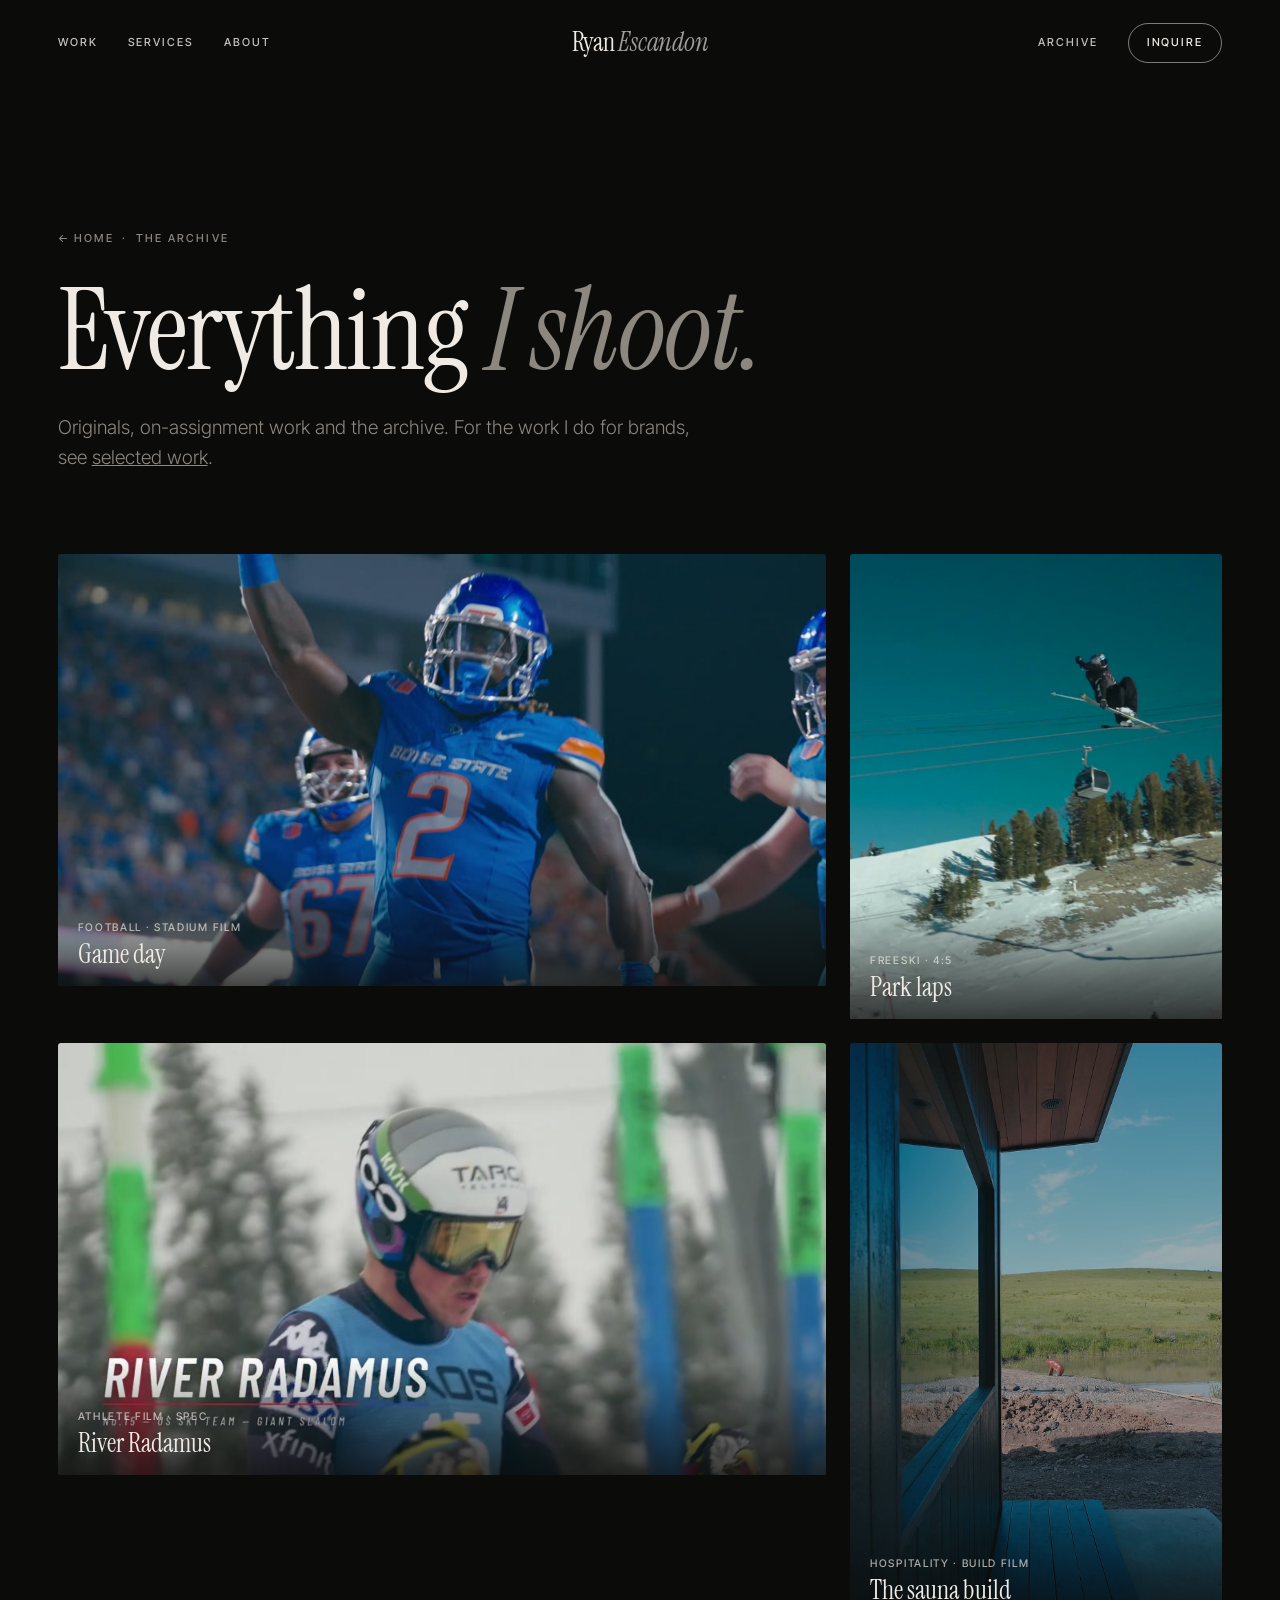
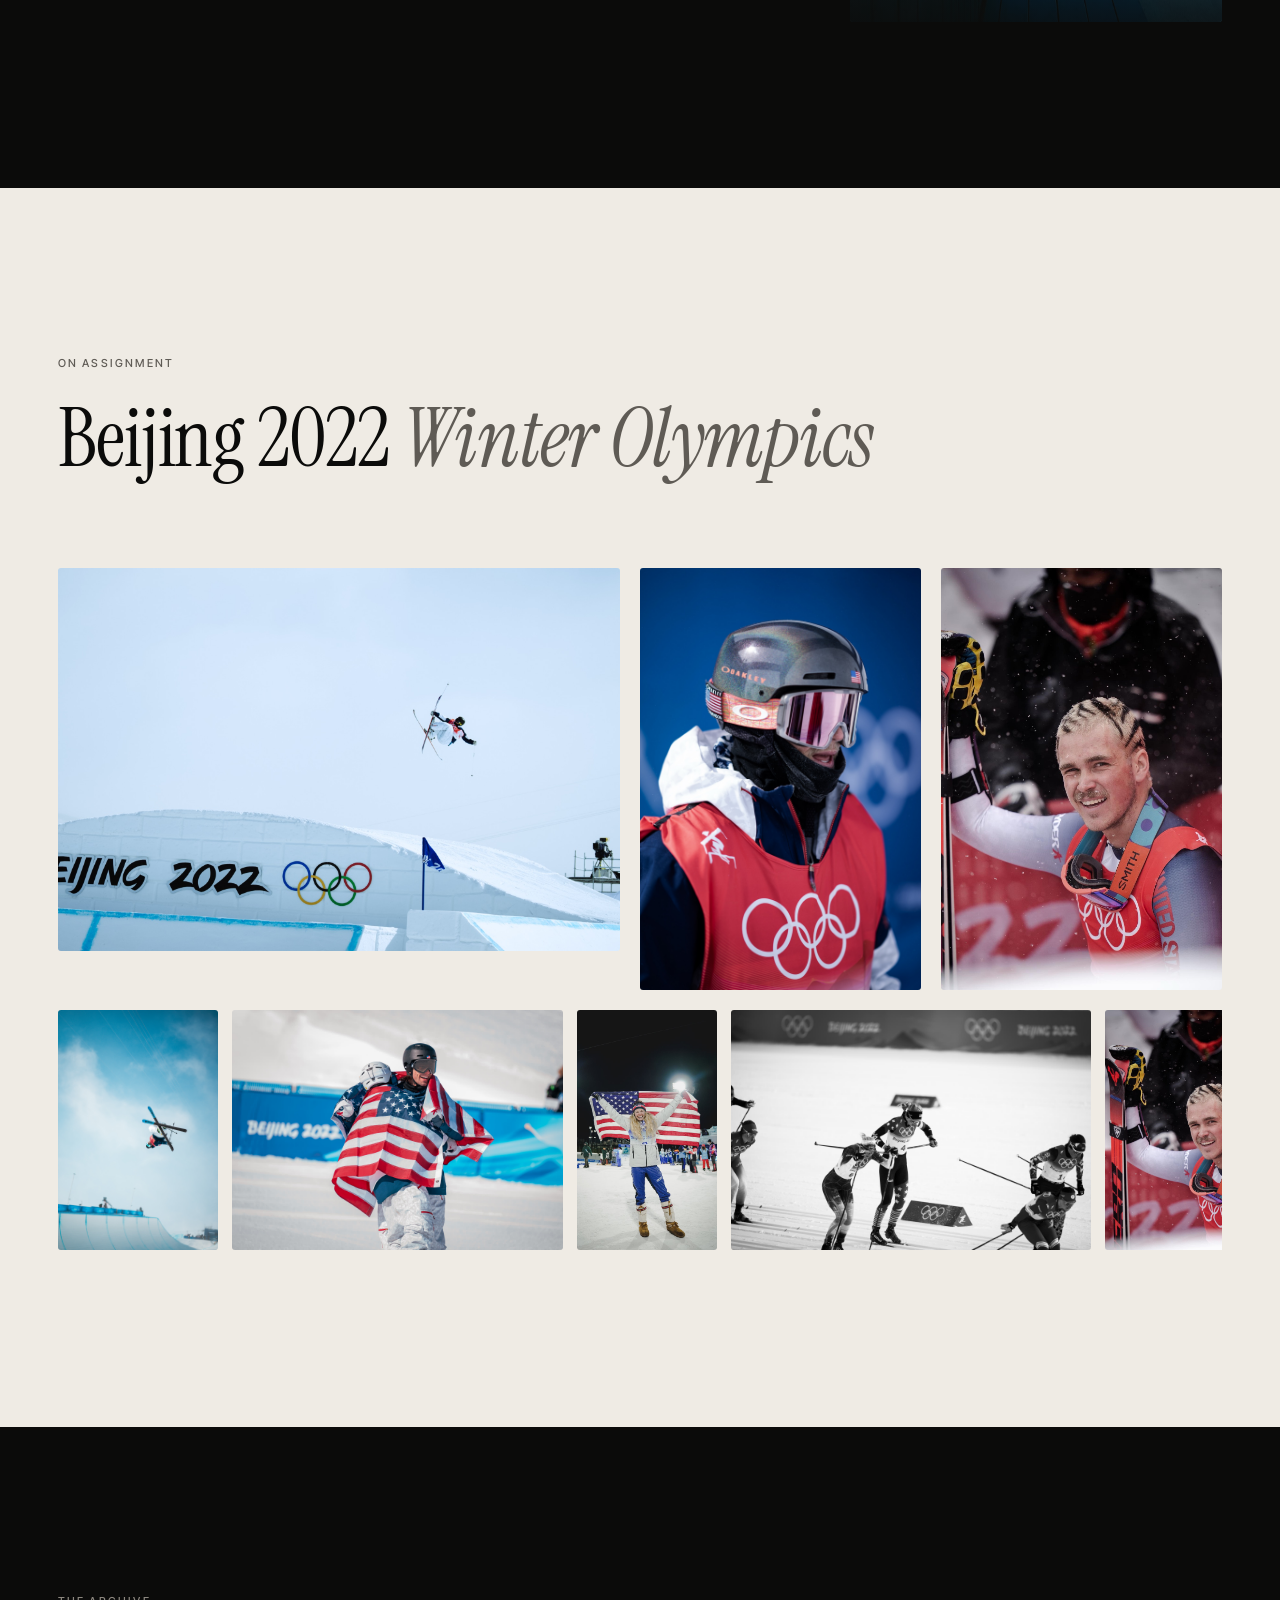
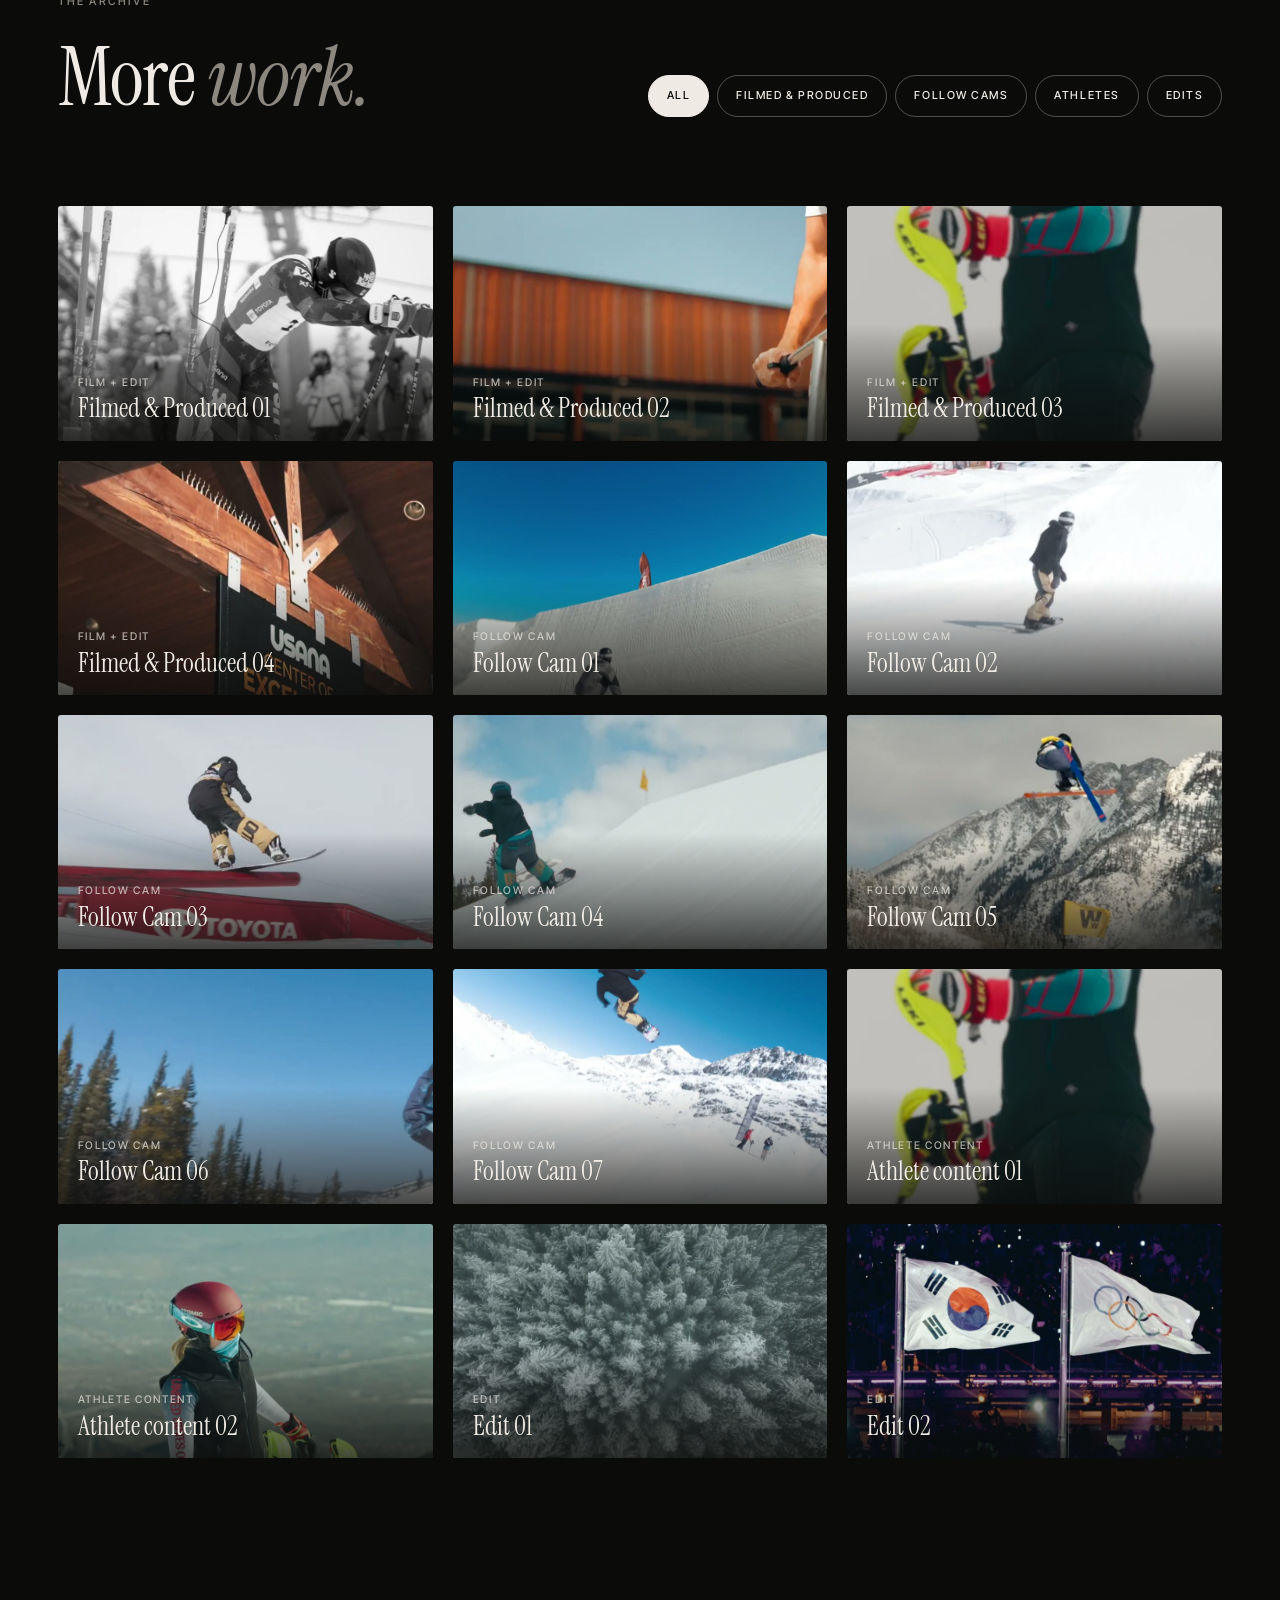
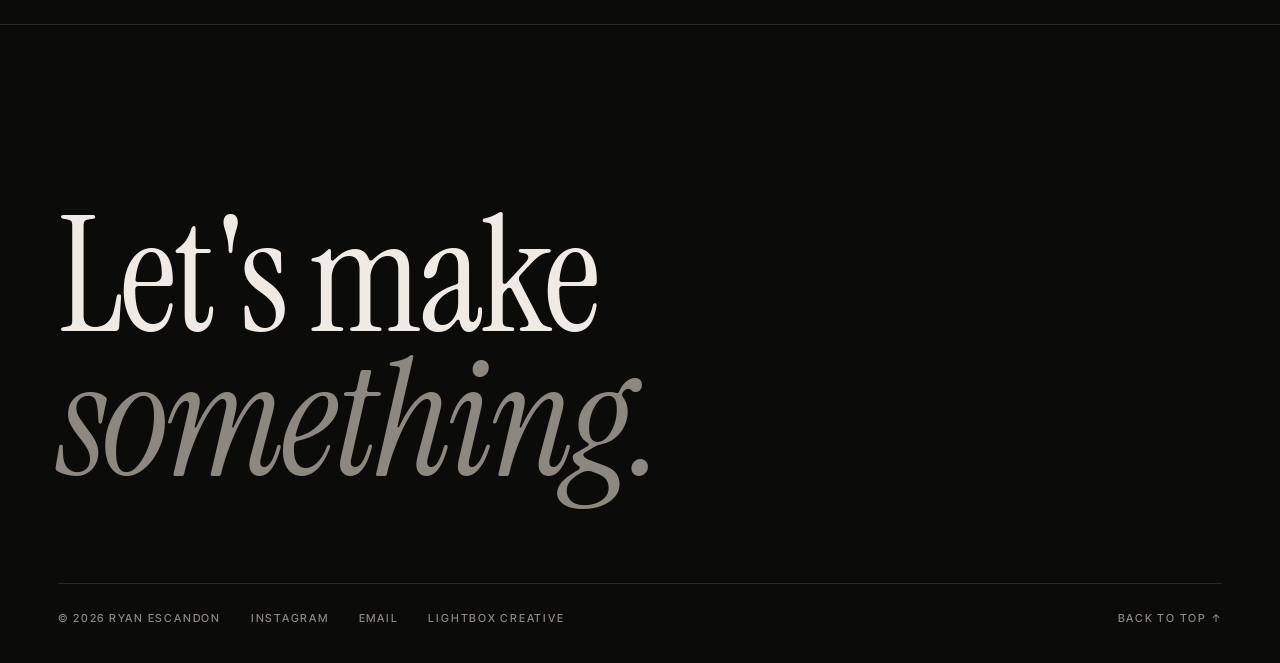
==== work/index.html @ 6b8e8136 "ryanesco.com: public build" ====
<!DOCTYPE html>
<html lang="en">
<head>
  <meta charset="UTF-8">
  <meta name="viewport" content="width=device-width, initial-scale=1.0">
  <meta name="theme-color" content="#0b0b0a">
  <title>Work | Ryan Escandon</title>
  <meta name="description" content="Everything I shoot: brand films, follow cams, World Cup work, and edits.">
  <link rel="canonical" href="https://ryanesco.com/work/">
  <meta property="og:title" content="Work | Ryan Escandon">
  <meta property="og:description" content="Everything I shoot: brand films, follow cams, World Cup work, and edits.">
  <meta property="og:type" content="website">
  <meta property="og:image" content="https://ryanesco.com/assets/posters/hero-action.jpg">
  <link rel="icon" href="data:image/svg+xml,%3Csvg xmlns='http://www.w3.org/2000/svg' viewBox='0 0 100 100'%3E%3Crect width='100' height='100' rx='20' fill='%230b0b0a'/%3E%3Ctext x='50' y='67' font-family='Georgia,serif' font-style='italic' font-size='50' fill='%23efebe4' text-anchor='middle'%3ERE%3C/text%3E%3C/svg%3E">
  <link rel="preconnect" href="https://fonts.googleapis.com">
  <link rel="preconnect" href="https://fonts.gstatic.com" crossorigin>
  <link href="https://fonts.googleapis.com/css2?family=Instrument+Serif:ital@0;1&family=Inter+Tight:wght@300;400;500;600&display=swap" rel="stylesheet">
  <link rel="stylesheet" href="../css/style.css">
</head>
<body data-page="work" data-base="../">
  <a class="skip" href="#main">Skip to content</a>
  <div class="cursor" id="cursor" aria-hidden="true"><span>Play</span></div>
  <div class="hover-vid" id="hoverVid" aria-hidden="true"><video muted loop playsinline preload="none"></video></div>
  <header class="nav nav--solid" id="nav">
    <nav class="nav__side" aria-label="Main">
      <a href="../index.html#work">Work</a>
      <a href="../index.html#services">Services</a>
      <a href="../index.html#about">About</a>
    </nav>
    <a class="nav__mark" href="../index.html" aria-label="Ryan Escandon, home">Ryan <em>Escandon</em></a>
    <div class="nav__side nav__side--r">
      <a href="../work/">Archive</a>
      <a href="../index.html#start" class="nav__cta">Inquire</a>
      <button class="nav__menu" id="navMenu" aria-expanded="false" aria-controls="navDrawer">Menu</button>
    </div>
    <div class="nav__drawer" id="navDrawer">
      <a href="../index.html#work">Work</a><a href="../index.html#services">Services</a><a href="../index.html#about">About</a><a href="../work/">Archive</a><a href="../index.html#start">Inquire</a>
    </div>
  </header>
  <main id="main">
  <section class="page-hero">
    <p class="eyebrow"><a href="../index.html">← Home</a> &nbsp;·&nbsp; The archive</p>
    <h1 class="display display--xl">Everything <em>I shoot.</em></h1>
    <p class="page-hero__sub">Originals, on-assignment work and the archive. For the work I do for brands, see <a href="../index.html#work">selected work</a>.</p>
  </section>
  <section class="section" style="padding-top:20px">
    <div class="more" id="moreWork"></div>
  </section>
  <section class="section section--bone" id="beijing" hidden>
    <div class="head">
      <p class="eyebrow">On assignment</p>
      <h2 class="display" id="beijingTitle"></h2>
    </div>
    <div class="beijing" id="beijingGrid"></div>
    <div class="beijing__strip" id="beijingStrip"></div>
  </section>
  <section class="section" id="archive">
    <div class="head head--split">
      <div>
        <p class="eyebrow">The archive</p>
        <h2 class="display">More <em>work.</em></h2>
      </div>
      <div class="chips" aria-label="Filter work">
        <button class="chip chip--on" data-kind="all" aria-pressed="true">All</button>
        <button class="chip" data-kind="brand" aria-pressed="false">Filmed &amp; produced</button>
        <button class="chip" data-kind="snow" aria-pressed="false">Follow cams</button>
        <button class="chip" data-kind="athlete" aria-pressed="false">Athletes</button>
        <button class="chip" data-kind="edit" aria-pressed="false">Edits</button>
      </div>
    </div>
    <div class="archive" id="archiveGrid"></div>
  </section>
  </main>
  <footer class="footer">
    <a class="footer__big" href="../index.html#start"><span>Let's make</span> <em>something.</em></a>
    <div class="footer__row">
      <span>© <span id="year"></span> Ryan Escandon</span>
      <a id="footInsta" href="#" target="_blank" rel="noopener">Instagram</a>
      <a id="footMail" href="#">Email</a>
      <a id="footLightbox" href="#">Lightbox Creative</a>
      <a href="#main">Back to top ↑</a>
    </div>
  </footer>
  <div class="player" id="player" aria-hidden="true" role="dialog" aria-modal="true" aria-label="Video player">
    <div class="player__box">
      <button class="player__close" id="playerClose" aria-label="Close">Close ✕</button>
      <video class="player__video" id="playerVideo" controls playsinline></video>
      <p class="player__caption" id="playerCaption"></p>
    </div>
  </div>
  <script src="../data/work.js"></script>
  <script src="../js/main.js"></script>
</body>
</html>
---- css/style.css ----
/* ============================================================
   RYAN ESCANDON: luxury edition
   Black and bone. An editorial serif for the big lines, a quiet
   grotesk for everything else. Footage full-bleed. Motion slow
   and deliberate. One warm accent, used rarely.
   ============================================================ */

:root {
  --black: #0b0b0a;
  --black-2: #151513;
  --bone: #efebe4;
  --bone-2: #e4dfd6;
  --stone: #8c877f;
  --stone-2: #5f5b55;
  --line-dark: rgba(239, 235, 228, .14);
  --line-light: rgba(11, 11, 10, .14);
  --sand: #c8b28e;
  --red: #e0002a;
  --serif: "Instrument Serif", "Times New Roman", Georgia, serif;
  --sans: "Inter Tight", "Helvetica Neue", Arial, sans-serif;
  --pad: clamp(18px, 4.5vw, 72px);
  --max: 1440px;
  --ease: cubic-bezier(.16, 1, .3, 1);
  --slow: 1.2s;
}

* { margin: 0; padding: 0; box-sizing: border-box; }
html { scroll-behavior: smooth; overflow-x: clip; }
body {
  background: var(--black); color: var(--bone);
  font-family: var(--sans); font-weight: 300; font-size: 17px; line-height: 1.6;
  -webkit-font-smoothing: antialiased; text-rendering: optimizeLegibility;
}
::selection { background: var(--bone); color: var(--black); }
img, video { display: block; max-width: 100%; }
a { color: inherit; }
button { font: inherit; color: inherit; cursor: pointer; background: none; border: 0; }
[hidden] { display: none !important; }
em { font-style: italic; }
.mono { font-family: var(--sans); font-weight: 500; font-size: 11px; letter-spacing: .16em; text-transform: uppercase; }
.skip { position: absolute; left: -9999px; top: 8px; z-index: 300; background: var(--bone); color: var(--black); padding: 10px 16px; }
.skip:focus { left: 8px; }
:focus-visible { outline: 1px solid currentColor; outline-offset: 4px; }
.center { text-align: center; }

/* ---------- type ---------- */
.eyebrow { font-weight: 500; font-size: 11px; letter-spacing: .2em; text-transform: uppercase; color: var(--stone); margin-bottom: 26px; display: block; }
.eyebrow a { text-decoration: none; }
.eyebrow--center { text-align: center; }
.eyebrow--dim { margin-bottom: 18px; }
.display { font-family: var(--serif); font-weight: 400; font-size: clamp(44px, 6.4vw, 108px); line-height: .98; letter-spacing: -.015em; }
.display em { color: var(--stone); }
.display--xl { font-size: clamp(56px, 9vw, 150px); }
.section--bone .display em, .section--bone .eyebrow { color: var(--stone-2); }

/* ---------- buttons & links ---------- */
.btn {
  display: inline-flex; align-items: center; justify-content: center; gap: 12px;
  font-weight: 500; font-size: 12px; letter-spacing: .16em; text-transform: uppercase; text-decoration: none; white-space: nowrap;
  padding: 18px 30px; border-radius: 999px; border: 1px solid currentColor;
  transition: background .5s var(--ease), color .5s var(--ease), border-color .5s var(--ease);
}
.btn--light { background: var(--bone); color: var(--black); border-color: var(--bone); }
.btn--light:hover { background: transparent; color: var(--bone); }
.btn--ghost { color: var(--bone); border-color: rgba(239, 235, 228, .45); }
.btn--ghost:hover { background: var(--bone); color: var(--black); border-color: var(--bone); }
.btn--dark { background: var(--black); color: var(--bone); border-color: var(--black); }
.btn--dark:hover { background: transparent; color: var(--black); }
.btn--sm { padding: 13px 22px; }
.btn--wide { width: 100%; }
.btn__dot { width: 7px; height: 7px; border-radius: 50%; background: var(--sand); animation: breathe 2.4s ease-in-out infinite; }
@keyframes breathe { 50% { opacity: .3; } }
.link-arrow { display: inline-flex; align-items: center; gap: 14px; font-weight: 500; font-size: 12px; letter-spacing: .16em; text-transform: uppercase; text-decoration: none; padding-bottom: 6px; border-bottom: 1px solid currentColor; }
.link-arrow::after { content: "→"; transition: transform .6s var(--ease); }
.link-arrow:hover::after { transform: translateX(6px); }

/* ---------- draft mode ---------- */
.is-draft [data-draft] { outline: 2px dashed var(--red); outline-offset: 4px; position: relative; }
.is-draft [data-draft]::after {
  content: "ASK RYAN"; position: absolute; top: -11px; right: 0; z-index: 5;
  font: 600 9.5px var(--sans); letter-spacing: .08em; color: #fff; background: var(--red);
  padding: 3px 7px; border-radius: 999px; pointer-events: none; white-space: nowrap;
}
.is-draft [data-draft]:hover::after { content: "ASK RYAN · " attr(data-ask); white-space: normal; max-width: 320px; text-align: left; }
.draft-banner { position: fixed; right: 14px; bottom: 14px; z-index: 120; max-width: 300px; background: var(--bone); color: var(--black); border: 2px dashed var(--red); border-radius: 10px; padding: 10px 14px; font-size: 12.5px; line-height: 1.4; }
.draft-banner b { color: var(--red); margin-right: 6px; }
.draft-banner code { font-size: 11.5px; }
.is-draft .footer { padding-bottom: 120px; }

/* ---------- cursor + hover preview ---------- */
.cursor { position: fixed; left: 0; top: 0; z-index: 250; pointer-events: none; opacity: 0; transition: opacity .3s; mix-blend-mode: difference; }
.cursor.on { opacity: 1; }
.cursor span {
  display: grid; place-items: center; width: 8px; height: 8px; margin: -4px 0 0 -4px; border-radius: 50%;
  background: var(--bone); color: var(--black); font: 500 0px var(--sans); letter-spacing: .16em; text-transform: uppercase;
  transition: width .5s var(--ease), height .5s var(--ease), margin .5s var(--ease), font-size .3s;
}
.cursor--link span { width: 36px; height: 36px; margin: -18px 0 0 -18px; background: transparent; border: 1px solid var(--bone); }
.cursor--play span { width: 92px; height: 92px; margin: -46px 0 0 -46px; font-size: 10.5px; }
.hover-vid { position: fixed; left: 0; top: 0; z-index: 60; pointer-events: none; width: 340px; aspect-ratio: 16 / 10; margin: -110px 0 0 30px; overflow: hidden; border-radius: 4px; opacity: 0; transition: opacity .4s var(--ease); }
.hover-vid.on { opacity: 1; }
.hover-vid video { width: 100%; height: 100%; object-fit: cover; }

/* ---------- nav ---------- */
.nav {
  position: fixed; top: 0; left: 0; right: 0; z-index: 80;
  display: grid; grid-template-columns: 1fr auto 1fr; align-items: center;
  padding: 22px var(--pad); color: var(--bone);
  transition: transform .6s var(--ease), background .6s var(--ease), padding .6s var(--ease);
}
.nav--solid { background: rgba(11, 11, 10, .82); backdrop-filter: blur(14px); -webkit-backdrop-filter: blur(14px); padding-top: 14px; padding-bottom: 14px; }
.nav--hidden { transform: translateY(-100%); }
.nav__side { display: flex; gap: 30px; }
.nav__side--r { justify-content: flex-end; align-items: center; }
.nav__side a { text-decoration: none; font-weight: 500; font-size: 11px; letter-spacing: .18em; text-transform: uppercase; opacity: .82; transition: opacity .3s; }
.nav__side a:hover { opacity: 1; }
.nav__mark { font-family: var(--serif); font-size: 26px; text-decoration: none; letter-spacing: -.01em; white-space: nowrap; }
.nav__mark em { color: rgba(239, 235, 228, .66); }
.nav__cta { padding: 10px 18px; border: 1px solid rgba(239, 235, 228, .5); border-radius: 999px; opacity: 1 !important; transition: background .4s var(--ease), color .4s var(--ease) !important; }
.nav__cta:hover { background: var(--bone); color: var(--black); }

/* ---------- hero ---------- */
.hero { position: relative; height: 100svh; min-height: 620px; overflow: hidden; display: flex; align-items: flex-end; }
.hero__video { position: absolute; inset: 0; width: 100%; height: 100%; object-fit: cover; transform: scale(calc(1.06 + var(--hy, 0) * .08)) translateY(calc(var(--hy, 0) * 8%)); animation: heroIn 2.4s var(--ease) both; }
@keyframes heroIn { from { transform: scale(1.18); opacity: 0; } }
.hero__veil { position: absolute; inset: 0; background: linear-gradient(180deg, rgba(11,11,10,.55) 0%, rgba(11,11,10,.12) 35%, rgba(11,11,10,.25) 60%, rgba(11,11,10,.88) 100%); }
.hero__inner { position: relative; z-index: 2; width: 100%; padding: 0 var(--pad) clamp(70px, 11vh, 130px); opacity: calc(1 - var(--hy, 0) * 1.4); }
.hero__eyebrow { color: rgba(239, 235, 228, .75); animation: fade 1.4s var(--ease) .9s both; }
.hero__title { font-family: var(--serif); font-weight: 400; font-size: clamp(64px, 13vw, 230px); line-height: .86; letter-spacing: -.025em; margin-bottom: 30px; }
.hero__title em { color: rgba(239, 235, 228, .78); }
.line { display: block; overflow: hidden; padding-bottom: .04em; }
.line > span { display: inline-block; animation: rise 1.6s var(--ease) both; }
.line:nth-child(2) > span { animation-delay: .16s; }
@keyframes rise { from { transform: translateY(110%); } }
@keyframes fade { from { opacity: 0; transform: translateY(14px); } }
.hero__sub { max-width: 36em; font-size: clamp(16px, 1.3vw, 19px); color: rgba(239, 235, 228, .82); margin-bottom: 34px; animation: fade 1.4s var(--ease) 1.1s both; }
.hero__row { display: flex; flex-wrap: wrap; gap: 14px; align-items: center; animation: fade 1.4s var(--ease) 1.25s both; }
.hero__scroll { position: absolute; z-index: 2; right: var(--pad); bottom: clamp(70px, 11vh, 130px); display: flex; flex-direction: column; align-items: center; gap: 12px; text-decoration: none; font-weight: 500; font-size: 10px; letter-spacing: .24em; text-transform: uppercase; animation: fade 1.4s var(--ease) 1.5s both; }
.hero__scroll i { width: 1px; height: 64px; background: linear-gradient(var(--bone) 50%, transparent 50%); background-size: 1px 200%; animation: drip 2.2s var(--ease) infinite; }
@keyframes drip { from { background-position: 0 100%; } to { background-position: 0 -100%; } }

/* ---------- statement ---------- */
.statement { padding: clamp(120px, 18vw, 260px) var(--pad); max-width: var(--max); margin: 0 auto; }
.statement__text { font-family: var(--serif); font-size: clamp(34px, 4.6vw, 76px); line-height: 1.1; letter-spacing: -.01em; }
.sw { color: rgba(239, 235, 228, .16); transition: color .5s var(--ease); }
.sw.lit { color: var(--bone); }
.statement__price { margin-top: 48px; color: var(--sand); display: inline-block; }

/* ---------- credits marquee ---------- */
.credits { border-top: 1px solid var(--line-dark); border-bottom: 1px solid var(--line-dark); padding: 40px 0 46px; }
.marquee { overflow: hidden; }
.marquee__track { display: flex; width: max-content; will-change: transform; }
.marquee__set { display: flex; align-items: center; }
.marquee__set > span, .marquee__set > a { font-family: var(--serif); font-size: clamp(34px, 4.4vw, 70px); white-space: nowrap; padding: 0 34px; text-decoration: none; transition: color .4s; }
.marquee__set > a:hover { color: var(--sand); font-style: italic; }
.marquee__set i { font-style: normal; color: var(--sand); font-size: 14px; }

/* ---------- featured film ---------- */
.feature { padding: clamp(110px, 14vw, 200px) var(--pad) 0; max-width: var(--max); margin: 0 auto; }
.feature__head { margin-bottom: 44px; }
.feature__line { color: var(--stone); margin-top: 20px; font-size: 16px; }
.feature__frame { position: relative; display: block; width: 100%; aspect-ratio: 16 / 9; overflow: hidden; border-radius: 4px; background: var(--black-2); text-align: left; }
.feature__frame img, .feature__frame video { position: absolute; inset: 0; width: 100%; height: 100%; object-fit: cover; transition: transform 2s var(--ease), opacity .8s var(--ease); }
.feature__frame:hover img { transform: scale(1.04); }
.feature__frame video { opacity: 0; }
.feature__frame.is-playing video { opacity: 1; }
.feature__play { position: absolute; left: 32px; bottom: 30px; z-index: 2; display: flex; align-items: center; gap: 16px; font-weight: 500; font-size: 12px; letter-spacing: .18em; text-transform: uppercase; }
.feature__play i { width: 64px; height: 64px; border-radius: 50%; border: 1px solid rgba(239, 235, 228, .7); position: relative; transition: background .5s var(--ease); }
.feature__play i::after { content: ""; position: absolute; left: 26px; top: 22px; border-left: 14px solid var(--bone); border-top: 10px solid transparent; border-bottom: 10px solid transparent; transition: border-color .5s; }
.feature__frame:hover .feature__play i { background: var(--bone); }
.feature__frame:hover .feature__play i::after { border-left-color: var(--black); }
.has-cursor .feature__frame, .has-cursor .card, .has-cursor .row { cursor: none; }

/* ---------- collage ---------- */
.collage { position: relative; height: 240vh; margin-top: clamp(80px, 10vw, 140px); }
.collage__stage { position: sticky; top: 0; height: 100vh; overflow: hidden; display: grid; place-items: center; }
.collage__items { position: absolute; inset: 0; }
.collage__item {
  position: absolute; left: var(--x); top: var(--y); width: var(--w); margin: 0; overflow: hidden; border-radius: 3px;
  transform: translate3d(0, calc((0.5 - var(--p, 0)) * (60vh + var(--d) * 30vh)), 0) scale(calc(.92 + var(--p, 0) * .12));
  opacity: calc(.35 + var(--p, 0) * 1.4);
}
.collage__item img { width: 100%; height: auto; filter: grayscale(calc(1 - var(--p, 0) * 1.6)); }
.collage__title { position: relative; z-index: 2; text-align: center; font-size: clamp(54px, 9vw, 160px); mix-blend-mode: difference; }
.collage__title span { display: block; opacity: 0; transform: translateY(40px); transition: opacity 1.4s var(--ease), transform 1.4s var(--ease); }
.collage__title span + span { transition-delay: .15s; }
.collage__title.in span { opacity: 1; transform: none; }
.collage__title em { color: var(--bone); }

/* ---------- sections ---------- */
.section { padding: clamp(110px, 13vw, 200px) var(--pad); }
.section > * { max-width: var(--max); margin-left: auto; margin-right: auto; }
.section--bone { background: var(--bone); color: var(--black); }
.section--flush { padding-left: 0; padding-right: 0; }
.section--flush > .head { padding: 0 var(--pad); }
.head { margin-bottom: clamp(56px, 7vw, 100px); }
.head--split { display: flex; justify-content: space-between; align-items: flex-end; gap: 40px; flex-wrap: wrap; }
.head__aside { max-width: 24em; color: var(--stone-2); }

/* ---------- work list ---------- */
.worklist { list-style: none; border-top: 1px solid var(--line-dark); margin-bottom: 70px; }
.row {
  display: grid; grid-template-columns: 60px 1.1fr 1.3fr 220px 120px; align-items: center; gap: 24px;
  padding: 34px 0; border-bottom: 1px solid var(--line-dark); cursor: pointer; position: relative;
}
.row__n { color: var(--stone); }
.row__thumb { display: none; }
.row__title { font-family: var(--serif); font-size: clamp(34px, 4vw, 64px); line-height: 1; transition: transform .7s var(--ease); }
.row__sub { color: var(--stone); font-size: 15.5px; max-width: 30em; }
.row__tag { color: var(--stone); }
.row__case { justify-self: end; font-weight: 500; font-size: 11px; letter-spacing: .16em; text-transform: uppercase; text-decoration: none; border-bottom: 1px solid currentColor; padding-bottom: 3px; }
.row__case--none { border: 0; }
.worklist:hover .row { color: rgba(239, 235, 228, .35); }
.worklist:hover .row:hover { color: var(--bone); }
.row:hover .row__title { transform: translateX(18px); font-style: italic; }

/* ---------- lines ---------- */
.lines { padding: clamp(80px, 12vw, 180px) var(--pad); border-top: 1px solid var(--line-dark); }
.lines__list { list-style: none; max-width: var(--max); margin: 0 auto; }
.lines__list li { font-family: var(--serif); font-size: clamp(54px, 10vw, 170px); line-height: 1; color: rgba(239, 235, 228, .12); transition: color .8s var(--ease), transform .8s var(--ease); }
.lines__list li:nth-child(even) { text-align: right; }
.lines__list li.lit { color: var(--bone); transform: translateX(1.5vw); }
.lines__list li:nth-child(even).lit { transform: translateX(-1.5vw); }

/* ---------- services ---------- */
.services { border-top: 1px solid var(--line-light); }
.svc { border-bottom: 1px solid var(--line-light); }
.svc__head { width: 100%; display: grid; grid-template-columns: 60px 1fr 1.2fr 40px; align-items: center; gap: 24px; padding: 36px 0; text-align: left; }
.svc__n { color: var(--stone-2); }
.svc__name { font-family: var(--serif); font-size: clamp(36px, 4.4vw, 70px); line-height: 1; }
.svc__head:hover .svc__name, .svc--open .svc__name { font-style: italic; }
.svc__pitch { color: var(--stone-2); font-size: 16.5px; }
.svc__plus { position: relative; width: 22px; height: 22px; justify-self: end; flex: none; }
.svc__plus::before, .svc__plus::after { content: ""; position: absolute; left: 0; right: 0; top: 50%; height: 1px; background: currentColor; transition: transform .6s var(--ease); }
.svc__plus::after { transform: rotate(90deg); }
.svc--open .svc__plus::after, .qa--open .svc__plus::after { transform: rotate(0deg); }
.svc__body { display: grid; grid-template-rows: 0fr; transition: grid-template-rows .9s var(--ease); }
.svc__body > div { overflow: hidden; visibility: hidden; transition: visibility 0s .9s; }
.svc--open .svc__body { grid-template-rows: 1fr; }
.svc--open .svc__body > div { visibility: visible; transition-delay: 0s; }
.svc__grid { display: grid; grid-template-columns: 1fr 1.2fr; gap: clamp(28px, 4vw, 64px); padding: 6px 0 48px 84px; }
.svc__media { position: relative; aspect-ratio: 16 / 11; overflow: hidden; border-radius: 3px; background: var(--bone-2); }
.svc__media img, .svc__media video { position: absolute; inset: 0; width: 100%; height: 100%; object-fit: cover; }
.svc__media video { opacity: 0; transition: opacity .8s var(--ease); }
.svc__media.is-playing video { opacity: 1; }
.svc__info { display: flex; flex-direction: column; gap: 22px; }
.svc__info .mono { display: block; color: var(--stone-2); margin-bottom: 6px; }
.svc__for { font-size: 17px; }
.svc__list { list-style: none; display: grid; grid-template-columns: 1fr 1fr; gap: 10px 26px; }
.svc__list li { padding-left: 18px; position: relative; }
.svc__list li::before { content: ""; position: absolute; left: 0; top: .78em; width: 8px; height: 1px; background: currentColor; }
.svc__proof a { text-underline-offset: 4px; }
.svc__foot { margin-top: auto; display: flex; flex-wrap: wrap; align-items: center; gap: 14px; padding-top: 22px; border-top: 1px solid var(--line-light); }
.svc__price { font-family: var(--serif); font-size: 30px; margin-right: auto; }

/* ---------- loop ---------- */
.loop { display: grid; grid-template-columns: 1fr 1fr; gap: clamp(40px, 6vw, 110px); align-items: start; }
.loop__copy p:not(.eyebrow) { color: var(--stone); font-size: 18px; margin-top: 26px; max-width: 32em; }
.loop__copy .display { margin-bottom: 14px; }
.loop__nodes { list-style: none; display: grid; gap: 14px; }
.node { position: relative; display: grid; grid-template-columns: 60px 1fr; column-gap: 20px; padding: 30px 28px; border: 1px solid var(--line-dark); border-radius: 4px; overflow: hidden; isolation: isolate; transition: border-color .6s var(--ease); }
.node:hover { border-color: rgba(239, 235, 228, .4); }
.node__vid { position: absolute; inset: 0; z-index: -1; opacity: 0; transition: opacity .8s var(--ease); }
.node__vid::after { content: ""; position: absolute; inset: 0; background: rgba(11, 11, 10, .55); }
.node__vid video { width: 100%; height: 100%; object-fit: cover; }
.node.is-playing .node__vid { opacity: 1; }
.node__n { grid-row: span 2; color: var(--sand); padding-top: 10px; }
.node__name { font-family: var(--serif); font-size: clamp(32px, 3vw, 48px); line-height: 1.05; }
.node__line { color: var(--stone); }
.node.is-playing .node__line { color: var(--bone); }

/* ---------- access ---------- */
.access { display: grid; grid-template-columns: 1fr 1fr; gap: clamp(40px, 6vw, 110px); }
.access__body { color: var(--stone-2); font-size: 18px; margin-top: 28px; max-width: 30em; }
.access__cols { display: grid; gap: 50px; padding-top: 10px; }
.names { list-style: none; border-top: 1px solid var(--line-light); }
.names li { font-family: var(--serif); font-size: clamp(28px, 2.6vw, 42px); padding: 12px 0; border-bottom: 1px solid var(--line-light); transition: padding .6s var(--ease), opacity var(--slow) var(--ease), transform var(--slow) var(--ease); }
.names li:hover { padding-left: 14px; font-style: italic; }

/* ---------- process ---------- */
.track { position: relative; }
.track__rail { position: absolute; left: 0; right: 0; top: 7px; height: 1px; background: var(--line-dark); }
.track__fill { height: 100%; background: var(--sand); transform-origin: 0 50%; transform: scaleX(var(--p, 0)); }
.track__steps { list-style: none; display: grid; grid-template-columns: repeat(5, 1fr); gap: 32px; position: relative; }
.stepc__n { display: inline-block; padding-right: 12px; background: var(--black); color: var(--stone); transition: color .6s; }
.stepc.on .stepc__n { color: var(--sand); }
.stepc h3 { font-family: var(--serif); font-weight: 400; font-size: clamp(28px, 2.4vw, 38px); margin: 34px 0 10px; line-height: 1.05; }
.stepc p { color: var(--stone); font-size: 15.5px; }

/* ---------- originals strip ---------- */
.strip-nav { display: flex; gap: 10px; }
.round { width: 54px; height: 54px; border-radius: 50%; border: 1px solid rgba(239, 235, 228, .35); transition: background .5s var(--ease), color .5s var(--ease); }
.round:hover { background: var(--bone); color: var(--black); }
.strip { display: flex; gap: 20px; overflow-x: auto; scroll-snap-type: x mandatory; padding: 6px var(--pad) 10px; max-width: none; scrollbar-width: none; }
.strip::-webkit-scrollbar { display: none; }
.tile { flex: none; height: clamp(320px, 38vw, 560px); scroll-snap-align: start; margin: 0; position: relative; }
.tile img { height: 100%; width: auto; border-radius: 3px; }
.tile figcaption, .tile__cap { position: absolute; left: 18px; bottom: 16px; z-index: 3; pointer-events: none; color: var(--bone); text-shadow: 0 1px 12px rgba(0,0,0,.5); }
.tile--v { aspect-ratio: 4 / 5; }
.tile--v .card { height: 100%; }
.tile--end { aspect-ratio: 3 / 4; display: flex; flex-direction: column; justify-content: space-between; padding: 30px; text-decoration: none; border: 1px solid var(--line-dark); border-radius: 3px; font-family: var(--serif); font-size: 40px; line-height: 1.05; transition: background .6s var(--ease), color .6s var(--ease); }
.tile--end b { font-weight: 400; font-size: 56px; }
.tile--end:hover { background: var(--bone); color: var(--black); }

/* ---------- cards (archive, strip, case pages) ---------- */
.card { position: relative; overflow: hidden; cursor: pointer; border-radius: 3px; background: var(--black-2); }
.card img, .card video { position: absolute; inset: 0; width: 100%; height: 100%; object-fit: cover; transition: transform 1.6s var(--ease), opacity .7s var(--ease); }
.card:hover img { transform: scale(1.05); }
.card video { opacity: 0; }
.card.is-playing video { opacity: 1; }
.card__meta { position: absolute; left: 0; right: 0; bottom: 0; z-index: 2; padding: 50px 20px 18px; background: linear-gradient(transparent, rgba(11, 11, 10, .75)); }
.card__tag { font-weight: 500; font-size: 10.5px; letter-spacing: .16em; text-transform: uppercase; color: rgba(239, 235, 228, .7); margin-bottom: 4px; }
.card__title { font-family: var(--serif); font-weight: 400; font-size: 26px; line-height: 1.05; }
.card--wide { aspect-ratio: 16 / 9; }
.card--portrait { aspect-ratio: 4 / 5; }
.card--tall { aspect-ratio: 9 / 14; }

/* ---------- faq ---------- */
.faq { display: grid; grid-template-columns: .8fr 1.2fr; gap: clamp(40px, 6vw, 110px); align-items: start; }
.faq__list { border-top: 1px solid var(--line-light); }
.qa { border-bottom: 1px solid var(--line-light); }
.qa__q { width: 100%; display: flex; justify-content: space-between; align-items: center; gap: 24px; padding: 26px 0; text-align: left; font-family: var(--serif); font-size: clamp(24px, 2.2vw, 32px); line-height: 1.15; }
.qa__a { display: grid; grid-template-rows: 0fr; transition: grid-template-rows .7s var(--ease); }
.qa__a > div { overflow: hidden; visibility: hidden; transition: visibility 0s .7s; }
.qa--open .qa__a { grid-template-rows: 1fr; }
.qa--open .qa__a > div { visibility: visible; transition-delay: 0s; }
.qa__a p { padding: 0 60px 28px 0; color: var(--stone-2); }
.qa__a a { text-underline-offset: 4px; }

/* ---------- about ---------- */
.about { display: grid; grid-template-columns: 1fr 1.15fr; gap: clamp(40px, 7vw, 120px); align-items: center; }
.about__text p:not(.eyebrow) { color: var(--stone); font-size: 18px; margin-top: 18px; max-width: 32em; }
.about__text .display { margin-bottom: 18px; }
.about__lightbox a { color: var(--bone); text-underline-offset: 4px; }
.about__photo { position: relative; aspect-ratio: 4 / 5; overflow: hidden; border-radius: 3px; margin: 0; background: var(--black-2); }
.about__photo img { width: 100%; height: 100%; object-fit: cover; }
.about__mark { display: none; }
.about__photo--empty img { display: none; }
.about__photo--empty { border: 1px solid var(--line-dark); }
.about__photo--empty .about__mark { display: grid; place-items: center; position: absolute; inset: 0; font-family: var(--serif); font-size: clamp(120px, 16vw, 260px); color: rgba(239, 235, 228, .14); }

/* ---------- inquiry ---------- */
.start { display: grid; grid-template-columns: .9fr 1.2fr; gap: clamp(40px, 6vw, 110px); align-items: start; }
.start__intro p:not(.eyebrow) { color: var(--stone-2); font-size: 18px; margin-top: 22px; }
.start__mail a { color: var(--black); text-underline-offset: 4px; }
.form { display: grid; gap: 34px; }
.step { border: 0; display: grid; gap: 18px; }
.step + .step { padding-top: 30px; border-top: 1px solid var(--line-light); }
.step--in { animation: fade .9s var(--ease) both; }
.step legend { display: flex; align-items: baseline; gap: 14px; font-family: var(--serif); font-size: 32px; margin-bottom: 16px; }
.step__n { font-family: var(--sans); font-weight: 500; font-size: 11px; letter-spacing: .16em; color: var(--stone-2); }
.form__row { display: grid; grid-template-columns: 1fr 1fr; gap: 22px; }
.field { display: grid; gap: 8px; font-weight: 500; font-size: 10.5px; letter-spacing: .16em; text-transform: uppercase; color: var(--stone-2); }
.mini { font-weight: 500; font-size: 10.5px; letter-spacing: .16em; text-transform: uppercase; color: var(--stone-2); margin-bottom: -6px; }
.branch { display: grid; gap: 18px; }
.hint { color: var(--stone-2); font-size: 15px; }
.form input:not([type=radio]):not([type=checkbox]), .form textarea {
  font: 300 18px var(--sans); color: var(--black); text-transform: none; letter-spacing: 0; width: 100%;
  padding: 12px 0; border: 0; border-bottom: 1px solid rgba(11, 11, 10, .3); background: transparent; border-radius: 0;
  outline: none; transition: border-color .4s; resize: vertical;
}
.form input:focus, .form textarea:focus { border-bottom-color: var(--black); }
.form ::placeholder { color: var(--stone-2); opacity: 1; }
.form .invalid { border-bottom-color: var(--red) !important; }
.pills { display: flex; flex-wrap: wrap; gap: 10px; }
.pill { position: relative; }
.pill input { position: absolute; opacity: 0; pointer-events: none; }
.pill span { display: inline-block; padding: 11px 20px; border: 1px solid rgba(11, 11, 10, .25); border-radius: 999px; font-size: 15px; cursor: pointer; transition: background .4s var(--ease), color .4s var(--ease), border-color .4s; }
.pill span:hover { border-color: var(--black); }
.pill input:checked + span { background: var(--black); color: var(--bone); border-color: var(--black); }
.pill input:focus-visible + span { outline: 1px solid var(--black); outline-offset: 3px; }
.form__note { min-height: 1.4em; color: var(--stone-2); }

/* ---------- footer ---------- */
.footer { padding: clamp(110px, 14vw, 200px) var(--pad) 36px; border-top: 1px solid var(--line-dark); }
.footer__big { display: block; max-width: var(--max); margin: 0 auto 90px; text-decoration: none; font-family: var(--serif); font-size: clamp(64px, 12.5vw, 220px); line-height: .9; letter-spacing: -.02em; }
.footer__big em { color: var(--stone); transition: color .6s var(--ease); }
.footer__big:hover em { color: var(--sand); }
.footer__row { max-width: var(--max); margin: 0 auto; display: flex; flex-wrap: wrap; gap: 30px; padding-top: 26px; border-top: 1px solid var(--line-dark); font-weight: 500; font-size: 11px; letter-spacing: .16em; text-transform: uppercase; color: var(--stone); }
.footer__row a { text-decoration: none; transition: color .3s; }
.footer__row a:hover { color: var(--bone); }
.footer__row a:last-child { margin-left: auto; }

/* ---------- player ---------- */
.player { position: fixed; inset: 0; z-index: 200; display: grid; place-items: center; padding: 24px; background: rgba(11, 11, 10, .96); opacity: 0; visibility: hidden; pointer-events: none; transition: opacity .6s var(--ease), visibility 0s .6s; }
.player--open { opacity: 1; visibility: visible; pointer-events: auto; transition: opacity .6s var(--ease); }
.player__box { position: relative; max-width: min(1400px, 100%); transform: translateY(20px); transition: transform .9s var(--ease); }
.player--open .player__box { transform: none; }
.player__video { max-height: 80vh; max-width: 100%; margin: 0 auto; border-radius: 3px; background: #000; }
.player__caption { font-family: var(--serif); font-size: 26px; margin-top: 20px; text-align: center; }
.player__close { position: absolute; top: -48px; right: 0; font-weight: 500; font-size: 11px; letter-spacing: .18em; text-transform: uppercase; padding: 8px 0; }

/* ---------- /work and case pages ---------- */
.page-hero { max-width: var(--max); margin: 0 auto; padding: clamp(150px, 18vw, 240px) var(--pad) 60px; }
.page-hero__sub { color: var(--stone); font-size: 19px; margin-top: 26px; max-width: 34em; }
.more { display: grid; grid-template-columns: repeat(12, 1fr); gap: 24px; }
.more .card--wide { grid-column: span 8; }
.more .card--portrait, .more .card--tall { grid-column: span 4; }
.chips { display: flex; flex-wrap: wrap; gap: 8px; }
.chip { font-weight: 500; font-size: 11px; letter-spacing: .14em; text-transform: uppercase; padding: 11px 18px; border: 1px solid rgba(239, 235, 228, .3); border-radius: 999px; transition: background .4s var(--ease), color .4s var(--ease); }
.chip:hover { border-color: var(--bone); }
.chip--on { background: var(--bone); color: var(--black); border-color: var(--bone); }
.archive { display: grid; grid-template-columns: repeat(auto-fill, minmax(280px, 1fr)); gap: 20px; }
.archive .card { aspect-ratio: 16 / 10; }
.beijing { display: grid; grid-template-columns: 2fr 1fr 1fr; gap: 20px; }
.photo { overflow: hidden; border-radius: 3px; background: var(--bone-2); margin: 0; }
.photo img { width: 100%; height: 100%; object-fit: cover; transition: transform 1.6s var(--ease); }
.photo:hover img { transform: scale(1.04); }
.beijing .photo:first-child { aspect-ratio: 5 / 3.4; }
.beijing__strip { display: flex; gap: 14px; overflow-x: auto; margin-top: 20px; padding-bottom: 10px; scroll-snap-type: x mandatory; scrollbar-width: none; }
.beijing__strip img { flex: none; height: 240px; width: auto; border-radius: 3px; scroll-snap-align: start; }
.cs__player { max-width: var(--max); margin: 0 auto; padding: 0 var(--pad); display: flex; justify-content: center; }
.cs__player video { border-radius: 3px; background: #000; max-height: 86vh; width: auto; max-width: 100%; }
.cs__player--wide video { width: 100%; }
.cs__body { display: grid; grid-template-columns: .7fr 1.4fr; gap: clamp(40px, 6vw, 110px); align-items: start; }
.cs__glance { position: sticky; top: 110px; border-top: 1px solid var(--line-dark); padding-top: 26px; }
.cs__glance dl { display: grid; gap: 18px; }
.cs__glance dt { color: var(--stone); }
.cs__glance dd { font-family: var(--serif); font-size: 26px; line-height: 1.15; }
.cs__story { display: grid; gap: 56px; }
.cs__sec p { font-size: 20px; color: var(--stone); }
.cs__related { display: grid; grid-template-columns: 1fr 1fr; gap: 18px; }
.cs__related .card { aspect-ratio: 4 / 5; }
.cs__cta .display { margin-bottom: 36px; }
.cs__cta .link-arrow { color: var(--black); }

/* ==========================================================
   REVEAL
   ========================================================== */
.rv { opacity: 0; transform: translateY(34px); transition: opacity var(--slow) var(--ease), transform var(--slow) var(--ease); }
.rv.in { opacity: 1; transform: none; }
.row.rv .row__title { transition: transform .7s var(--ease); }
.svc.rv:nth-child(2), .node.rv:nth-child(2), .stepc.rv:nth-child(2) { transition-delay: .1s; }
.svc.rv:nth-child(3), .node.rv:nth-child(3), .stepc.rv:nth-child(3) { transition-delay: .2s; }
.stepc.rv:nth-child(4) { transition-delay: .3s; }
.stepc.rv:nth-child(5) { transition-delay: .4s; }

/* ---------- responsive ---------- */
@media (max-width: 1100px) {
  .row { grid-template-columns: 44px 1fr 1fr 110px; }
  .row__tag { display: none; }
  .loop, .access, .faq, .about, .start, .cs__body { grid-template-columns: 1fr; }
  .svc__grid { grid-template-columns: 1fr; padding-left: 0; }
  .track__steps { grid-template-columns: repeat(3, 1fr); row-gap: 50px; }
  .cs__glance { position: static; }
  .more .card--wide { grid-column: span 12; }
  .more .card--portrait, .more .card--tall { grid-column: span 6; }
  .beijing { grid-template-columns: 1fr 1fr; }
  .beijing .photo:first-child { grid-column: span 2; }
  .about__photo { max-width: 480px; }
}
@media (max-width: 760px) {
  body { font-size: 16px; }
  .nav { grid-template-columns: auto 1fr; padding: 16px var(--pad); }
  .nav__side:not(.nav__side--r) { display: none; }
  .nav__side--r a:not(.nav__cta) { display: none; }
  .nav__mark { font-size: 22px; }
  .hero__scroll { display: none; }
  .hero__row .btn { flex: 1 1 auto; }
  .row { grid-template-columns: 1fr; gap: 10px; padding: 26px 0; }
  .row__n, .row__case--none { display: none; }
  .row__thumb { display: block; order: -1; aspect-ratio: 16 / 9; overflow: hidden; border-radius: 3px; }
  .row__thumb img { width: 100%; height: 100%; object-fit: cover; }
  .row__case { justify-self: start; }
  .worklist:hover .row { color: inherit; }
  .collage { height: 180vh; }
  .collage__item { width: calc(var(--w) * 1.7); }
  .svc__head { grid-template-columns: 34px 1fr 24px; padding: 28px 0; }
  .svc__pitch { grid-column: 2; grid-row: 2; }
  .svc__plus { grid-column: 3; grid-row: 1; }
  .svc__list { grid-template-columns: 1fr; }
  .track__rail { display: none; }
  .track__steps { grid-template-columns: 1fr; gap: 34px; }
  .stepc h3 { margin-top: 10px; }
  .form__row { grid-template-columns: 1fr; }
  .tile { height: 380px; }
  .more .card--portrait, .more .card--tall { grid-column: span 12; }
  .beijing { grid-template-columns: 1fr; }
  .beijing .photo:first-child { grid-column: auto; }
  .cs__related { grid-template-columns: 1fr; }
  .footer__row { gap: 18px; }
  .footer__row a:last-child { margin-left: 0; }
  .draft-banner { left: 8px; right: 8px; max-width: none; bottom: 8px; font-size: 11.5px; }
  .head--split .strip-nav { display: none; }
}
@media (max-width: 380px) {
  .nav__mark { font-size: 19px; }
  .nav__cta { padding: 8px 12px; }
}
@media (prefers-reduced-motion: reduce) {
  *, *::before, *::after { animation: none !important; transition: none !important; scroll-behavior: auto !important; }
  .rv { opacity: 1 !important; transform: none !important; }
  .collage { height: auto; }
  .collage__stage { position: relative; height: auto; padding: 100px 0; }
  .collage__items { display: none; }
  .collage__title span { opacity: 1; transform: none; }
  .cursor, .hover-vid { display: none; }
}

/* ---------- launch fixes ---------- */
.row__play { position: absolute; inset: 0; z-index: 1; width: 100%; }
.row__case { position: relative; z-index: 2; }
.row:focus-within .row__title { font-style: italic; }
.cs__body > * { margin-left: 0; margin-right: 0; min-width: 0; }
.cs__body { max-width: calc(var(--max) + 2 * var(--pad)); margin-left: auto; margin-right: auto; }
.form__copy { display: block; width: 100%; margin-top: 12px; font: 300 14px var(--sans); padding: 10px; border: 1px solid var(--line-light); background: var(--bone-2); color: var(--black); }
.form__note a { color: var(--black); }
.nav__menu { display: none; font-weight: 500; font-size: 11px; letter-spacing: .18em; text-transform: uppercase; padding: 10px 4px; }
.nav__drawer { display: none; }
@media (max-width: 760px) {
  .nav__menu { display: inline-block; }
  .nav__side--r { gap: 14px; }
  .nav__drawer { grid-column: 1 / -1; flex-direction: column; gap: 4px; padding: 18px 0 8px; }
  .nav--open { background: rgba(11, 11, 10, .96); backdrop-filter: blur(14px); -webkit-backdrop-filter: blur(14px); }
  .nav--open .nav__drawer { display: flex; }
  .nav__drawer a { font-family: var(--serif); font-size: 40px; line-height: 1.2; text-decoration: none; }
  .hero__veil { background: linear-gradient(180deg, rgba(11,11,10,.55) 0%, rgba(11,11,10,.35) 22%, rgba(11,11,10,.62) 45%, rgba(11,11,10,.9) 100%); }
  .hero__eyebrow, .hero__sub, .hero__title { text-shadow: 0 1px 18px rgba(11, 11, 10, .55); }
}
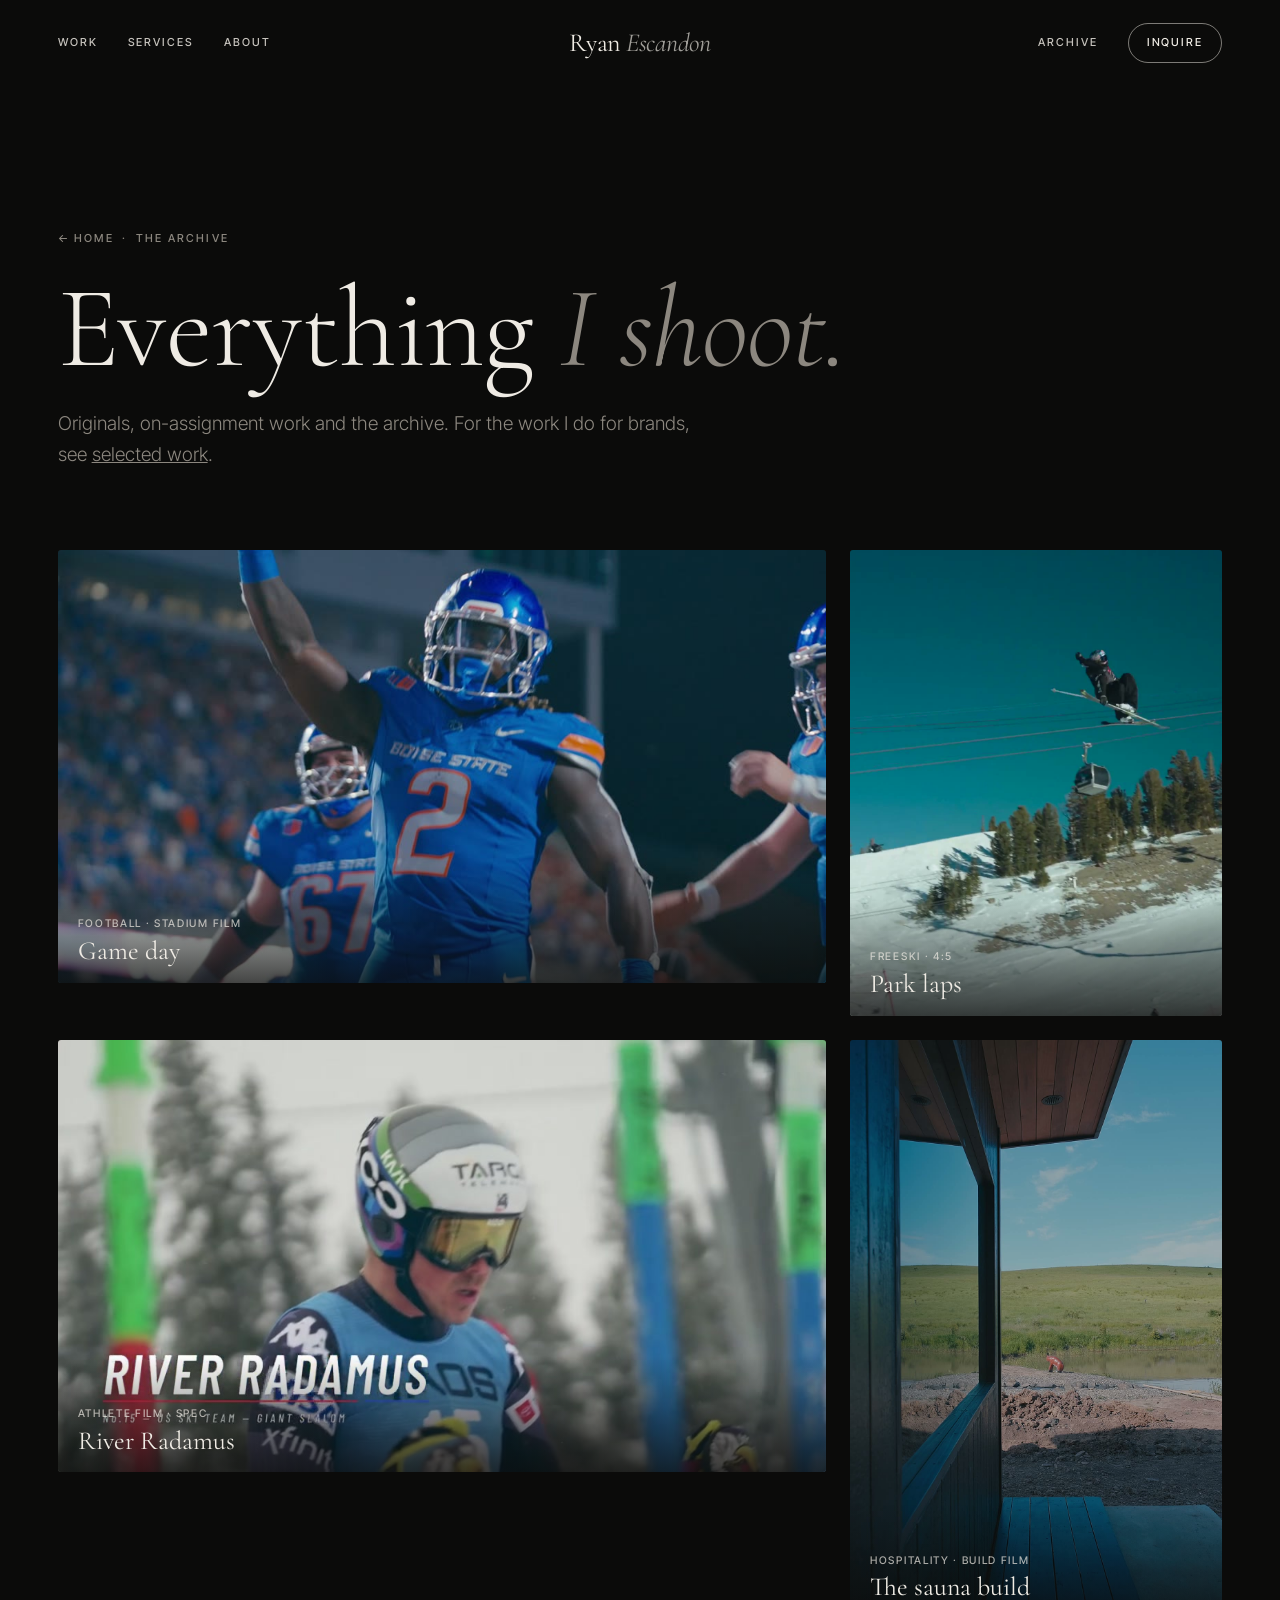
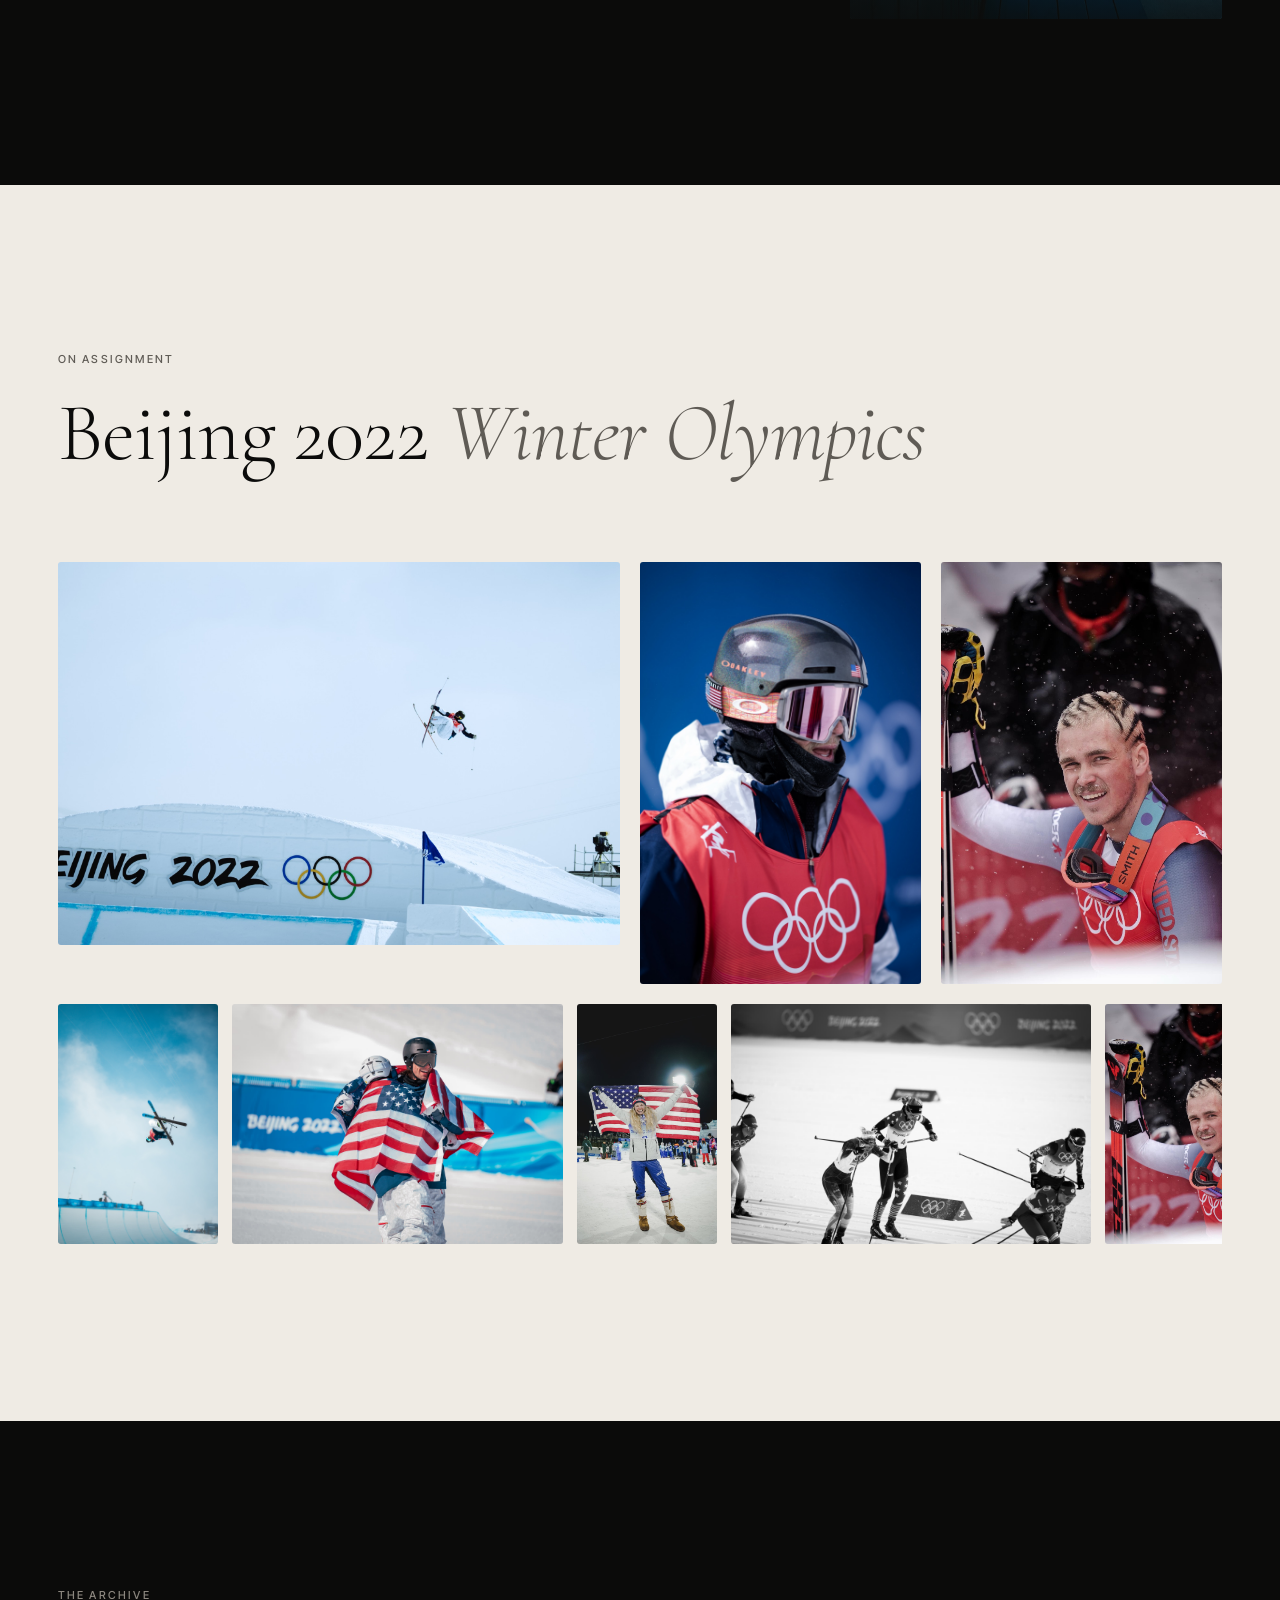
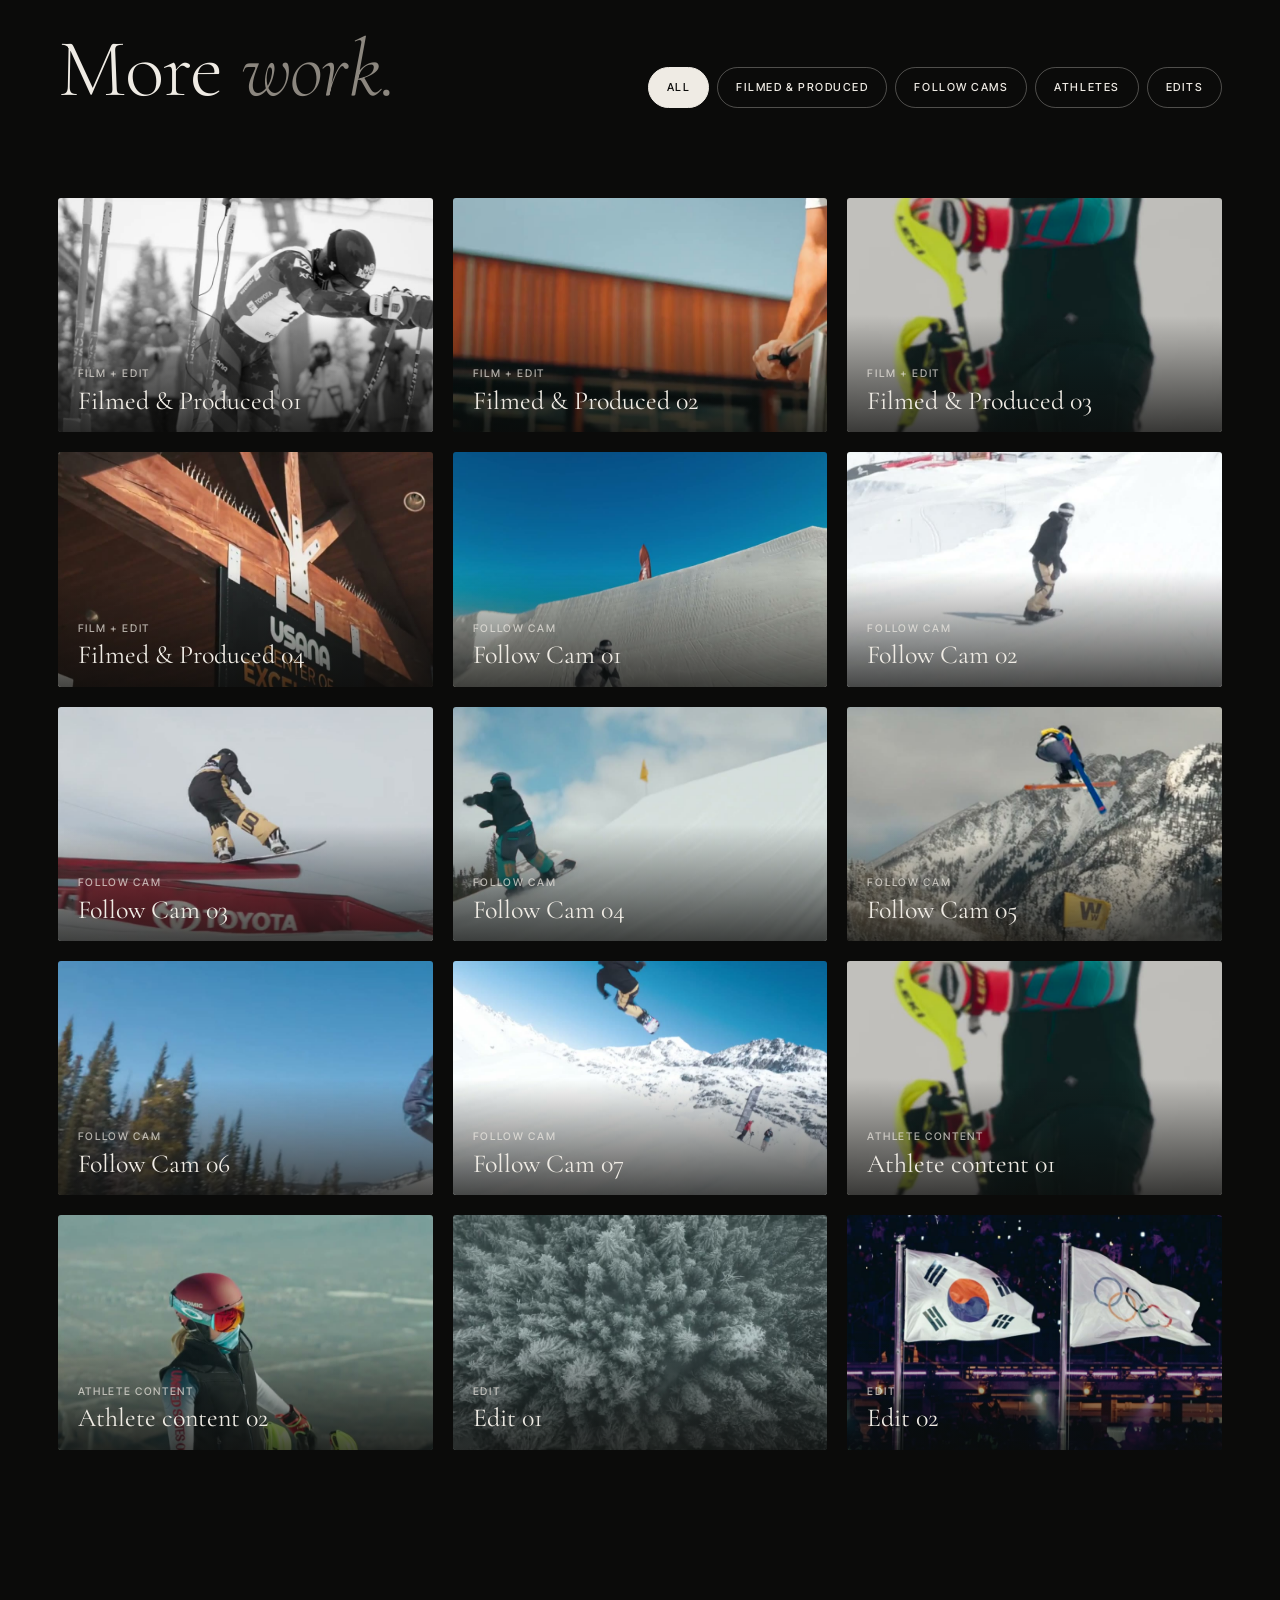
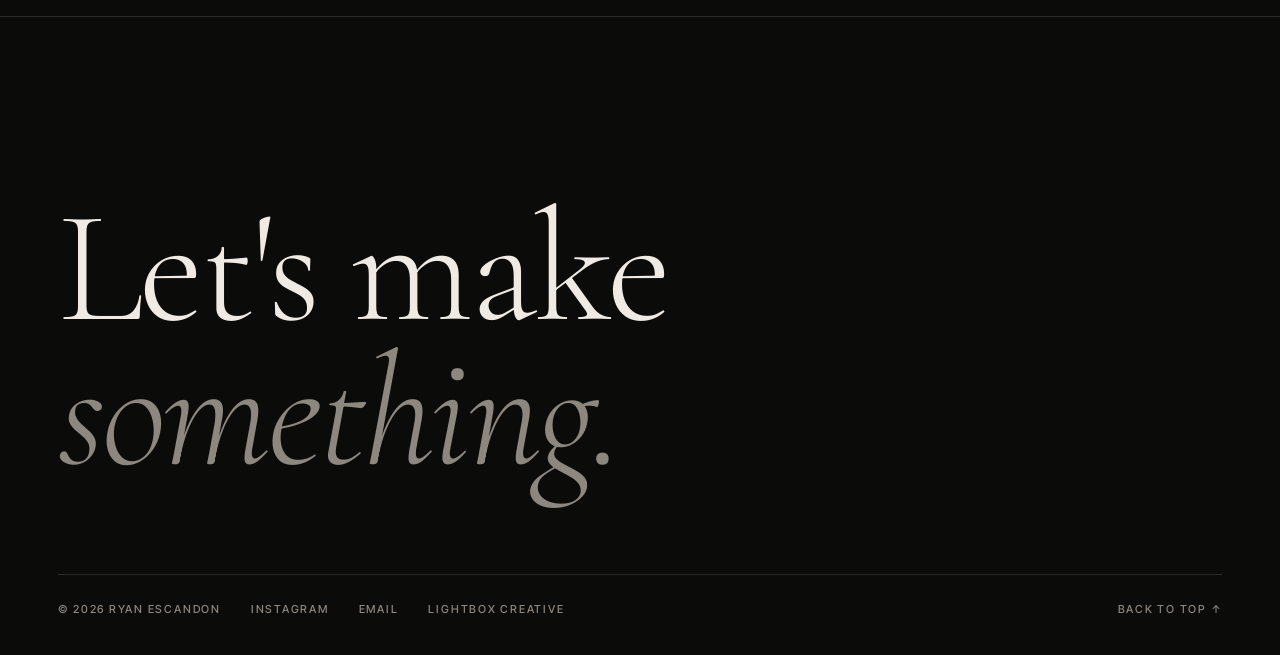
==== commit 4a1af707: "Drop Tonal, bigger collage, Cormorant Garamond" ====
--- a/work/index.html
+++ b/work/index.html
@@ -11,10 +11,10 @@
   <meta property="og:description" content="Everything I shoot: brand films, follow cams, World Cup work, and edits.">
   <meta property="og:type" content="website">
   <meta property="og:image" content="https://ryanesco.com/assets/posters/hero-action.jpg">
-  <link rel="icon" href="data:image/svg+xml,%3Csvg xmlns='http://www.w3.org/2000/svg' viewBox='0 0 100 100'%3E%3Crect width='100' height='100' rx='20' fill='%230b0b0a'/%3E%3Ctext x='50' y='67' font-family='Georgia,serif' font-style='italic' font-size='50' fill='%23efebe4' text-anchor='middle'%3ERE%3C/text%3E%3C/svg%3E">
+  <link rel="icon" href="data:image/svg+xml,%3Csvg xmlns='http://www.w3.org/2000/svg' viewBox='0 0 100 100'%3E%3Crect width='100' height='100' rx='20' fill='%230b0b0a'/%3E%3Ctext x='50' y='67' font-family='Garamond,Georgia,serif' font-style='italic' font-size='50' fill='%23efebe4' text-anchor='middle'%3ERE%3C/text%3E%3C/svg%3E">
   <link rel="preconnect" href="https://fonts.googleapis.com">
   <link rel="preconnect" href="https://fonts.gstatic.com" crossorigin>
-  <link href="https://fonts.googleapis.com/css2?family=Instrument+Serif:ital@0;1&family=Inter+Tight:wght@300;400;500;600&display=swap" rel="stylesheet">
+  <link href="https://fonts.googleapis.com/css2?family=Cormorant+Garamond:ital,wght@0,300;0,400;0,500;1,300;1,400&family=Inter+Tight:wght@300;400;500;600&display=swap" rel="stylesheet">
   <link rel="stylesheet" href="../css/style.css">
 </head>
 <body data-page="work" data-base="../">
--- a/css/style.css
+++ b/css/style.css
@@ -16,7 +16,7 @@
   --line-light: rgba(11, 11, 10, .14);
   --sand: #c8b28e;
   --red: #e0002a;
-  --serif: "Instrument Serif", "Times New Roman", Georgia, serif;
+  --serif: "Cormorant Garamond", "Times New Roman", Georgia, serif;
   --sans: "Inter Tight", "Helvetica Neue", Arial, sans-serif;
   --pad: clamp(18px, 4.5vw, 72px);
   --max: 1440px;
@@ -517,3 +517,11 @@
   .hero__veil { background: linear-gradient(180deg, rgba(11,11,10,.55) 0%, rgba(11,11,10,.35) 22%, rgba(11,11,10,.62) 45%, rgba(11,11,10,.9) 100%); }
   .hero__eyebrow, .hero__sub, .hero__title { text-shadow: 0 1px 18px rgba(11, 11, 10, .55); }
 }
+
+/* ---------- Cormorant Garamond tuning (Ryan, 2026-11-20) ---------- */
+.display, .hero__title, .collage__title, .footer__big, .lines__list li, .statement__text, .nav__drawer a { font-weight: 300; }
+.row__title, .svc__name, .node__name, .names li, .qa__q, .stepc h3, .card__title, .marquee__set > span, .marquee__set > a,
+.cs__glance dd, .player__caption, .step legend, .svc__price, .tile--end, .nav__mark { font-weight: 400; }
+.display { letter-spacing: -.01em; line-height: .95; }
+.hero__title { letter-spacing: -.02em; }
+.statement__text { line-height: 1.12; }
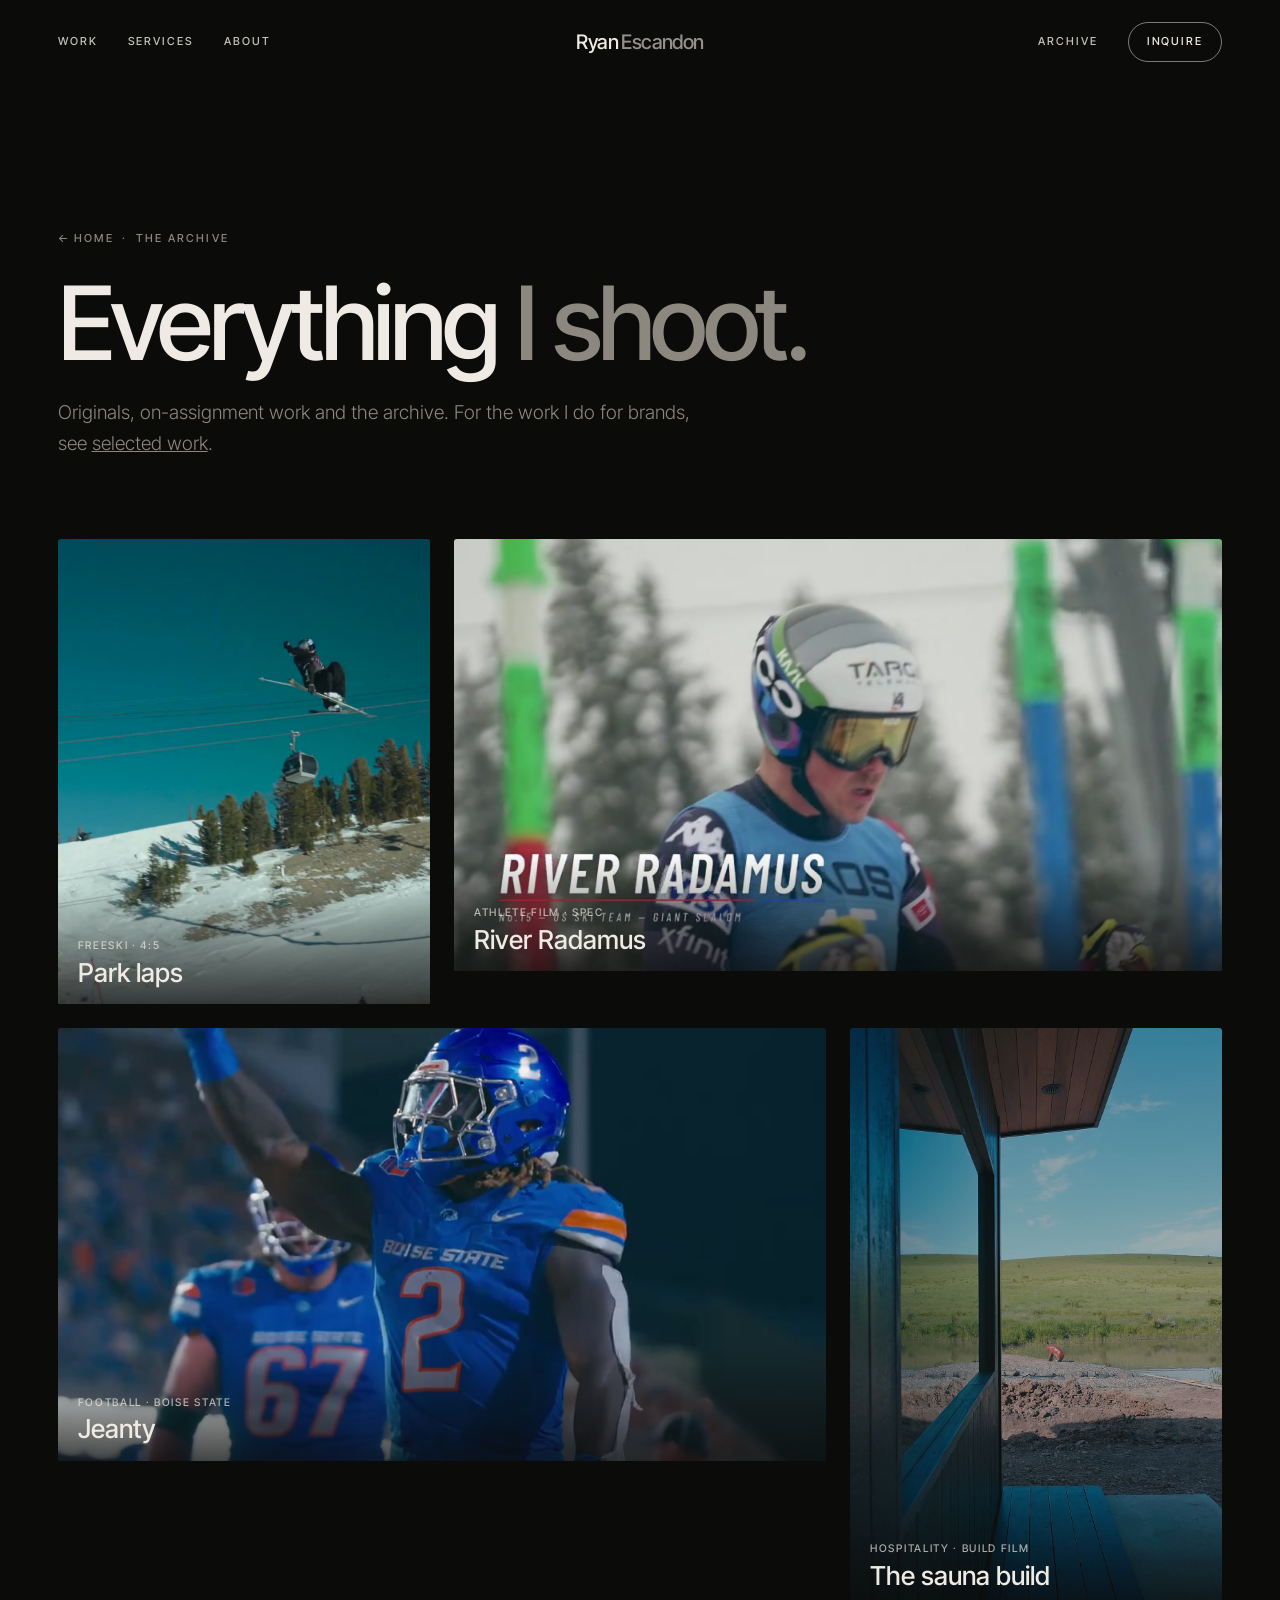
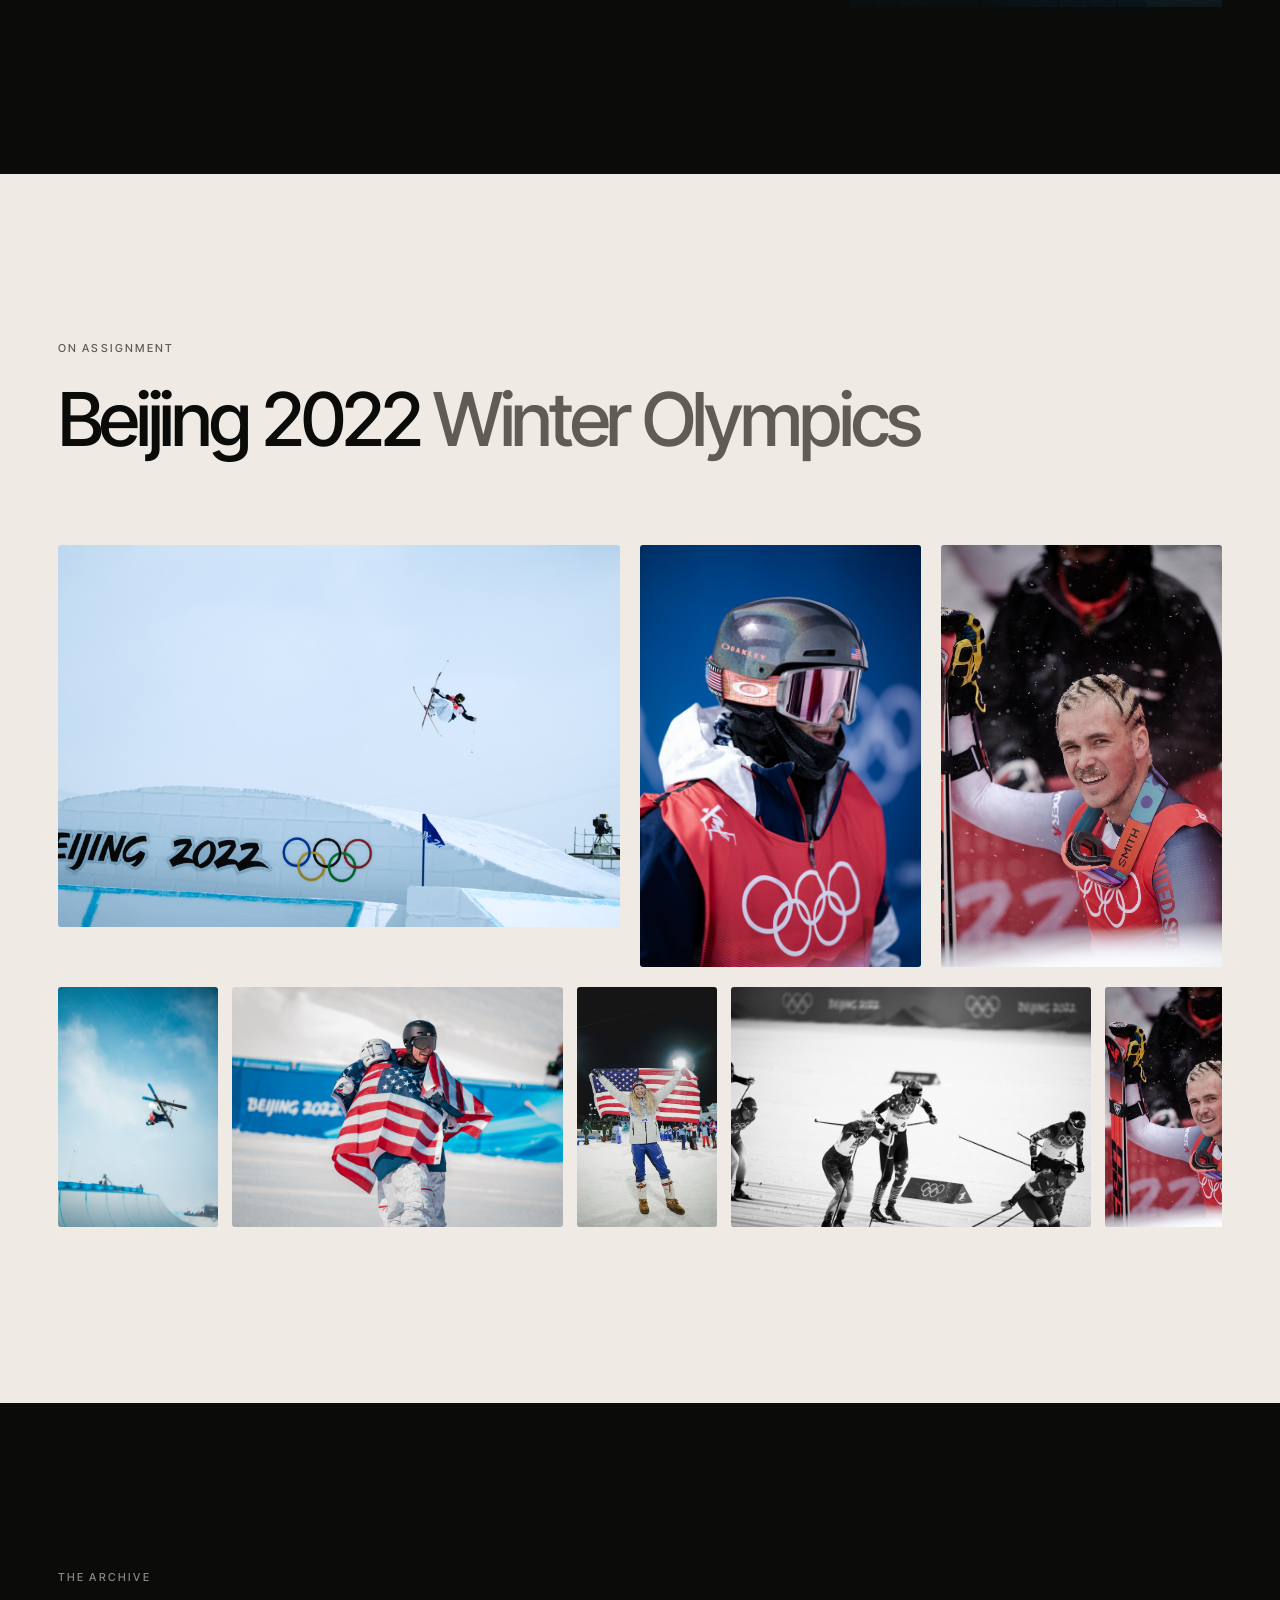
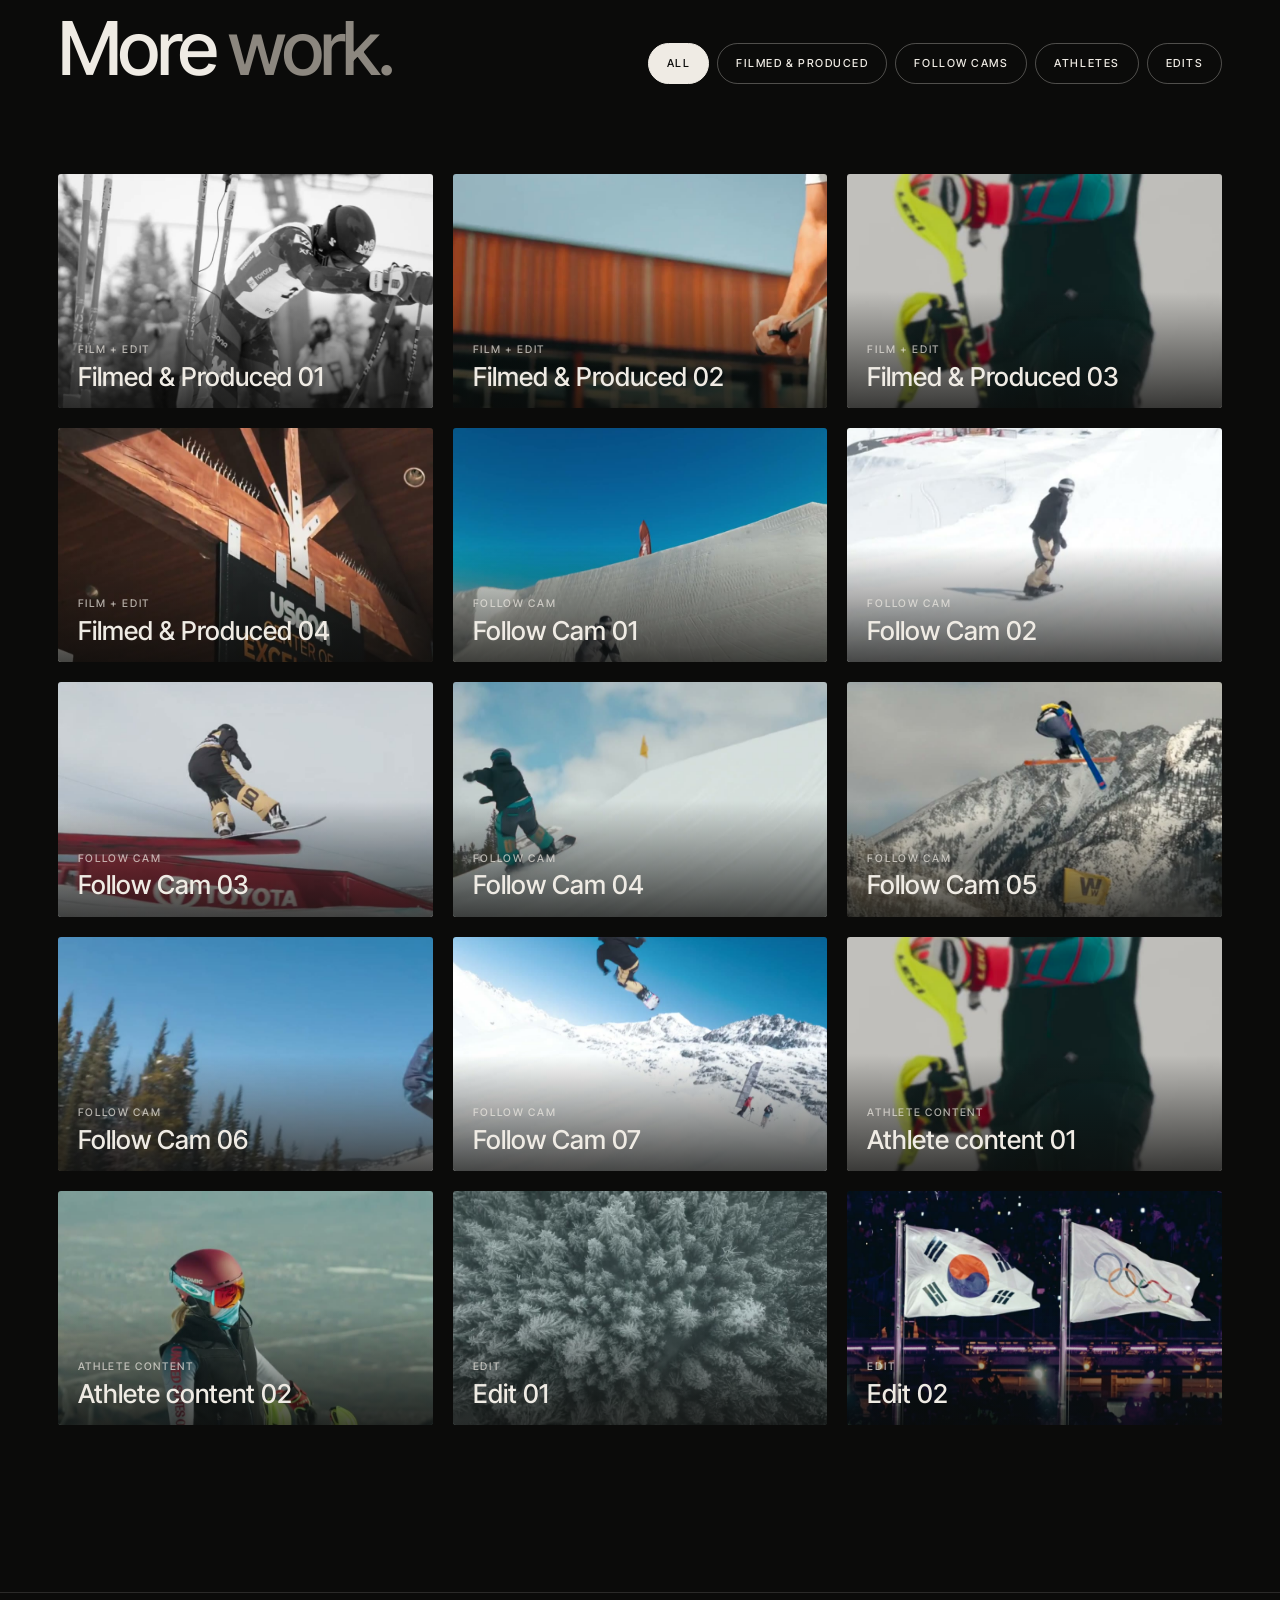
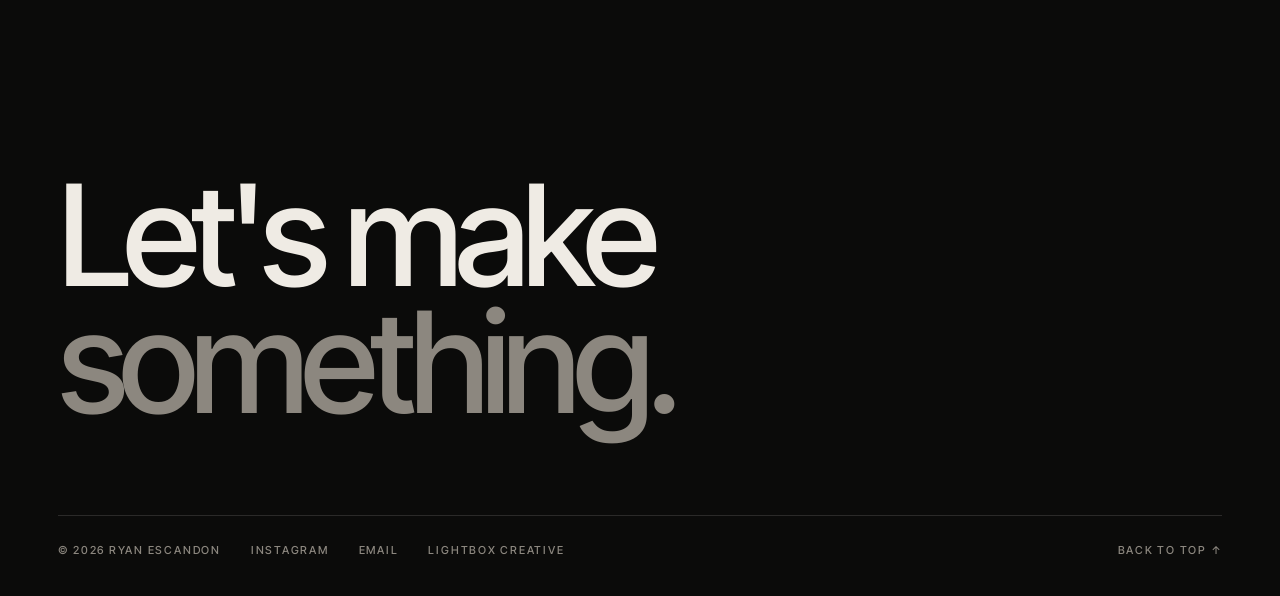
==== commit 85a71580: "Event names, grotesk headlines, bigger collage" ====
--- a/work/index.html
+++ b/work/index.html
@@ -14,7 +14,7 @@
   <link rel="icon" href="data:image/svg+xml,%3Csvg xmlns='http://www.w3.org/2000/svg' viewBox='0 0 100 100'%3E%3Crect width='100' height='100' rx='20' fill='%230b0b0a'/%3E%3Ctext x='50' y='67' font-family='Garamond,Georgia,serif' font-style='italic' font-size='50' fill='%23efebe4' text-anchor='middle'%3ERE%3C/text%3E%3C/svg%3E">
   <link rel="preconnect" href="https://fonts.googleapis.com">
   <link rel="preconnect" href="https://fonts.gstatic.com" crossorigin>
-  <link href="https://fonts.googleapis.com/css2?family=Cormorant+Garamond:ital,wght@0,300;0,400;0,500;1,300;1,400&family=Inter+Tight:wght@300;400;500;600&display=swap" rel="stylesheet">
+  <link href="https://fonts.googleapis.com/css2?family=Inter+Tight:ital,wght@0,300;0,400;0,500;0,600;1,300;1,400&display=swap" rel="stylesheet">
   <link rel="stylesheet" href="../css/style.css">
 </head>
 <body data-page="work" data-base="../">
--- a/css/style.css
+++ b/css/style.css
@@ -16,7 +16,7 @@
   --line-light: rgba(11, 11, 10, .14);
   --sand: #c8b28e;
   --red: #e0002a;
-  --serif: "Cormorant Garamond", "Times New Roman", Georgia, serif;
+  --serif: "Inter Tight", "Helvetica Neue", Arial, sans-serif;
   --sans: "Inter Tight", "Helvetica Neue", Arial, sans-serif;
   --pad: clamp(18px, 4.5vw, 72px);
   --max: 1440px;
@@ -518,10 +518,45 @@
   .hero__eyebrow, .hero__sub, .hero__title { text-shadow: 0 1px 18px rgba(11, 11, 10, .55); }
 }
 
-/* ---------- Cormorant Garamond tuning (Ryan, 2026-11-20) ---------- */
-.display, .hero__title, .collage__title, .footer__big, .lines__list li, .statement__text, .nav__drawer a { font-weight: 300; }
+/* ---------- Grotesk headlines (Ryan, 2026-11-20: serifs out) ---------- */
+.display, .hero__title, .collage__title, .footer__big, .lines__list li, .statement__text, .nav__drawer a,
 .row__title, .svc__name, .node__name, .names li, .qa__q, .stepc h3, .card__title, .marquee__set > span, .marquee__set > a,
-.cs__glance dd, .player__caption, .step legend, .svc__price, .tile--end, .nav__mark { font-weight: 400; }
-.display { letter-spacing: -.01em; line-height: .95; }
-.hero__title { letter-spacing: -.02em; }
-.statement__text { line-height: 1.12; }
+.cs__glance dd, .player__caption, .step legend, .svc__price, .tile--end, .nav__mark { font-weight: 500; font-style: normal; }
+.display em, .hero__title em, .collage__title em, .footer__big em, .nav__mark em, .lines__list li em { font-style: normal; }
+.display { letter-spacing: -.045em; line-height: .96; font-size: clamp(40px, 5.8vw, 96px); }
+.display--xl { font-size: clamp(52px, 8vw, 132px); }
+.hero__title { letter-spacing: -.055em; line-height: .9; font-size: clamp(58px, 11.5vw, 200px); }
+.hero__title em { color: rgba(239, 235, 228, .62); }
+.collage__title { letter-spacing: -.05em; font-size: clamp(48px, 8vw, 140px); line-height: .95; }
+.footer__big { letter-spacing: -.055em; font-size: clamp(56px, 11vw, 190px); }
+.statement__text { font-weight: 400; letter-spacing: -.03em; line-height: 1.12; font-size: clamp(30px, 4vw, 66px); }
+.lines__list li { letter-spacing: -.05em; font-size: clamp(50px, 9vw, 150px); }
+.row__title { letter-spacing: -.035em; font-size: clamp(30px, 3.4vw, 54px); }
+.row:hover .row__title, .row:focus-within .row__title { font-style: normal; color: var(--bone); }
+.svc__name { letter-spacing: -.035em; font-size: clamp(32px, 3.8vw, 60px); }
+.svc__head:hover .svc__name, .svc--open .svc__name { font-style: normal; }
+.names li, .qa__q, .stepc h3, .node__name { letter-spacing: -.03em; }
+.names li { font-size: clamp(24px, 2.2vw, 34px); }
+.names li:hover { font-style: normal; }
+.marquee__set > span, .marquee__set > a { letter-spacing: -.035em; font-size: clamp(30px, 3.8vw, 60px); }
+.marquee__set > a:hover { font-style: normal; }
+.nav__mark { font-size: 20px; letter-spacing: -.03em; }
+.nav__mark em { color: rgba(239, 235, 228, .6); }
+.names__detail { display: block; font-weight: 400; font-size: 11px; letter-spacing: .16em; text-transform: uppercase; color: var(--stone-2); margin-top: 6px; }
+.section:not(.section--bone) .names__detail { color: var(--stone); }
+
+.collage__item video { display: block; width: 100%; height: auto; filter: grayscale(calc(1 - var(--p, 0) * 1.6)); }
+
+/* ---------- bigger collage + strip (Ryan, 2026-11-20) ---------- */
+.collage { height: 300vh; }
+.collage__title { text-shadow: 0 2px 40px rgba(0, 0, 0, .35); }
+.tile { height: clamp(440px, 52vw, 780px); }
+.tile--v { aspect-ratio: 9 / 16; }
+@media (max-width: 760px) {
+  .collage { height: 230vh; }
+  .collage__item { width: calc(var(--w) * 1.6); }
+  .collage__item:nth-child(4) { top: 20%; }
+  .collage__item:nth-child(5) { top: 64%; left: 70%; }
+  .collage__title { mix-blend-mode: normal; text-shadow: 0 2px 24px rgba(0, 0, 0, .85), 0 0 2px rgba(0, 0, 0, .6); }
+  .tile { height: 480px; }
+}
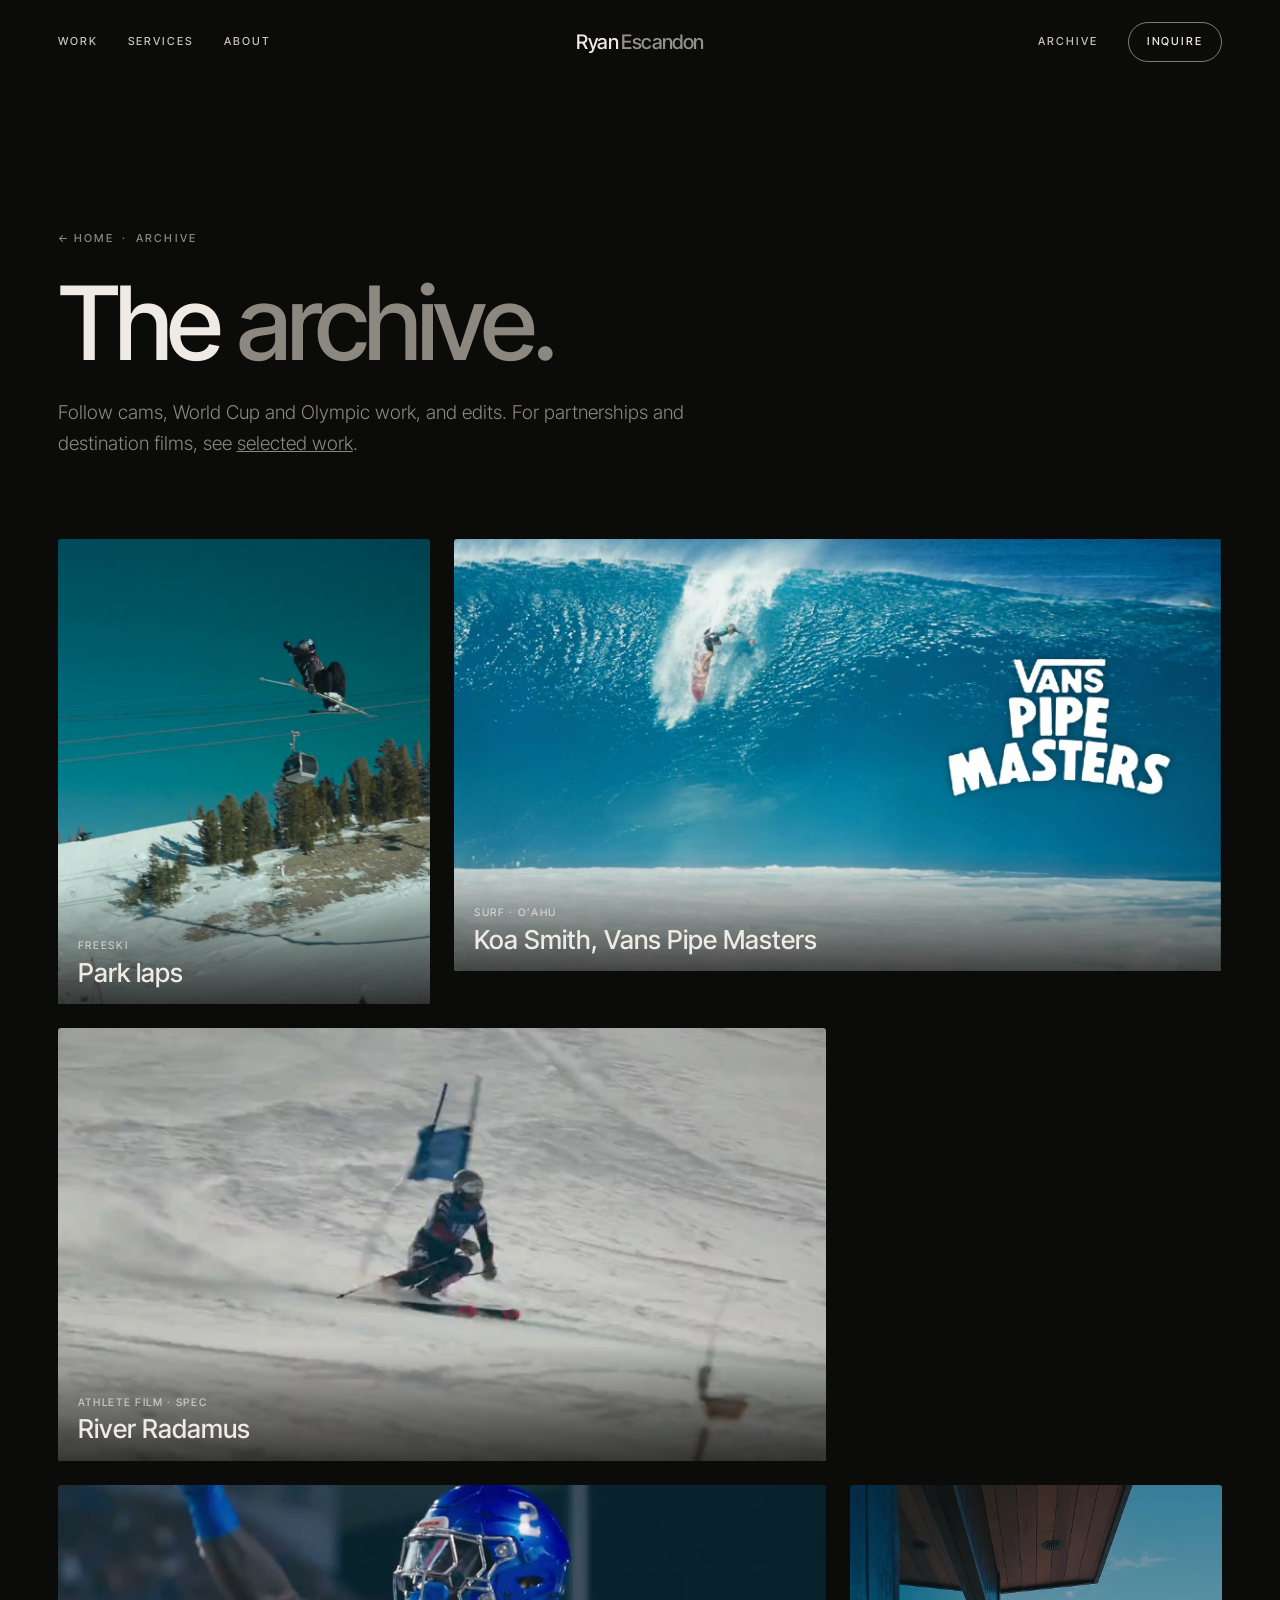
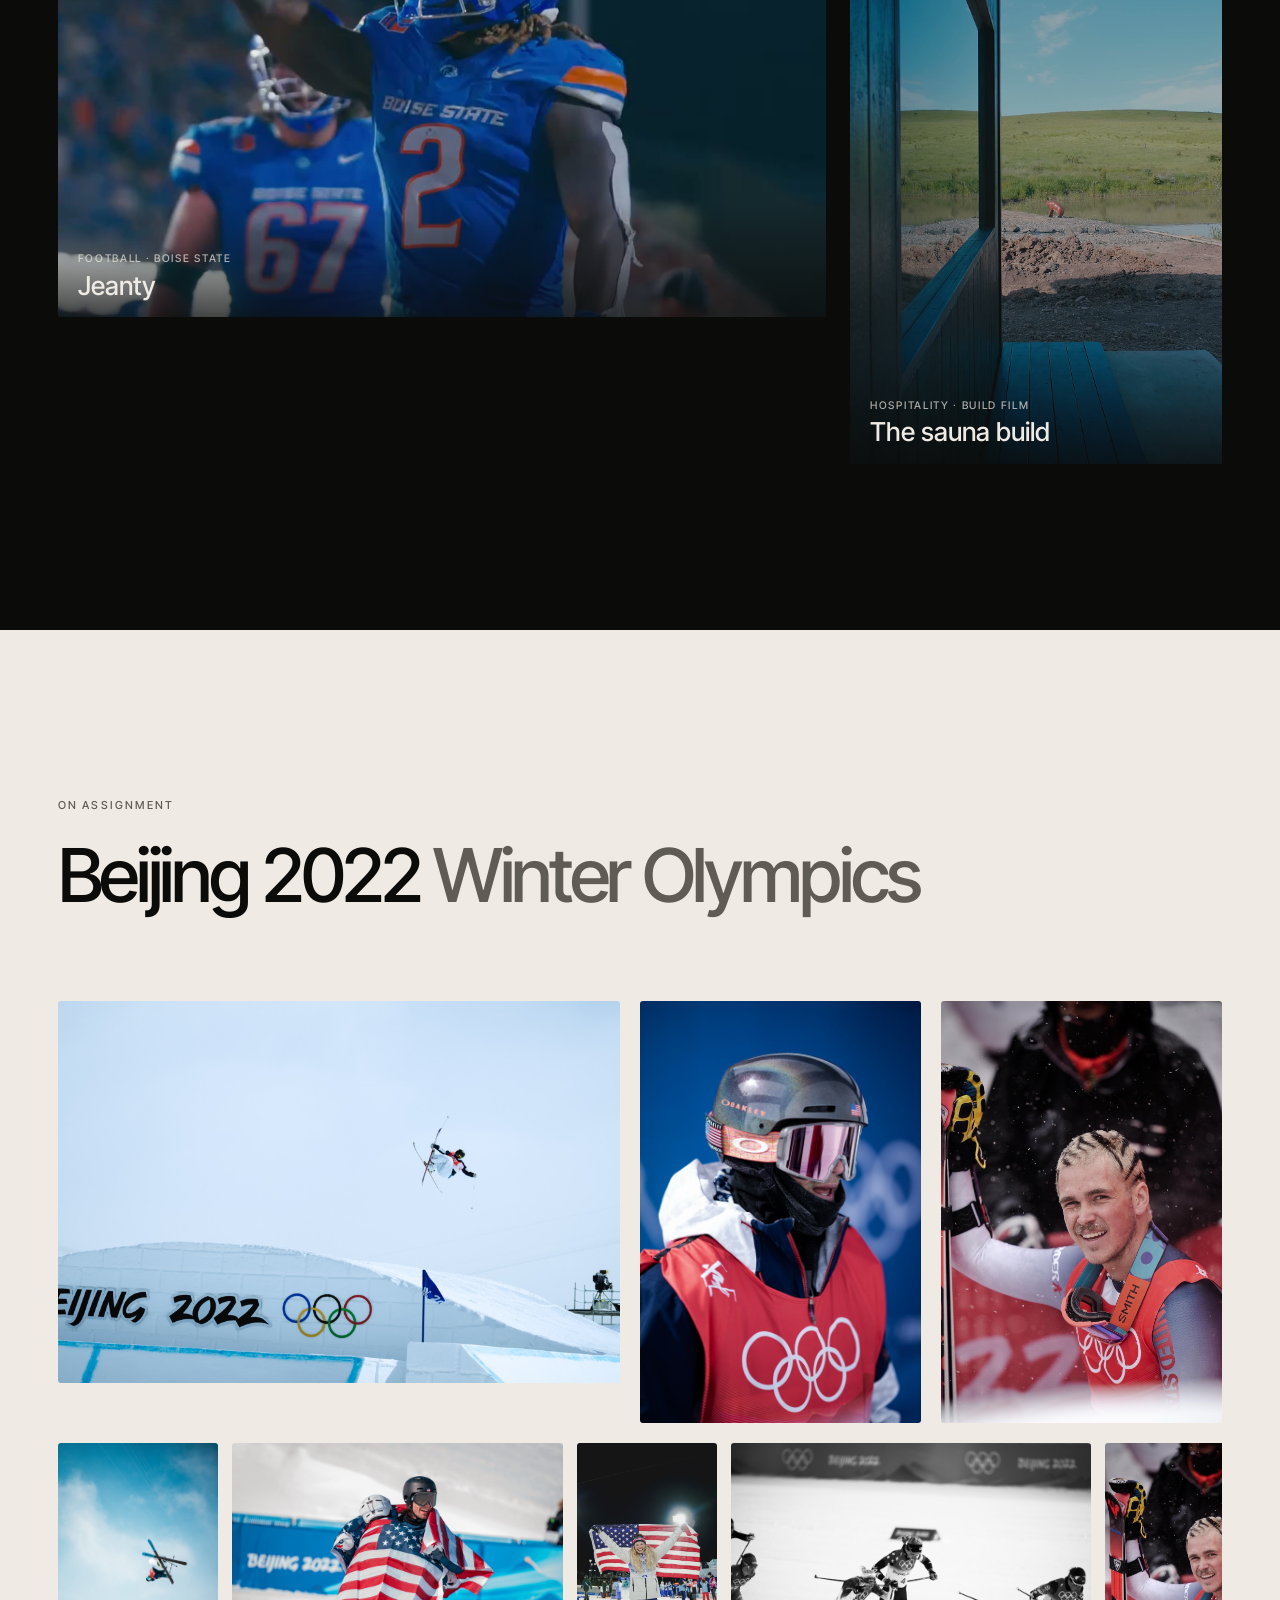
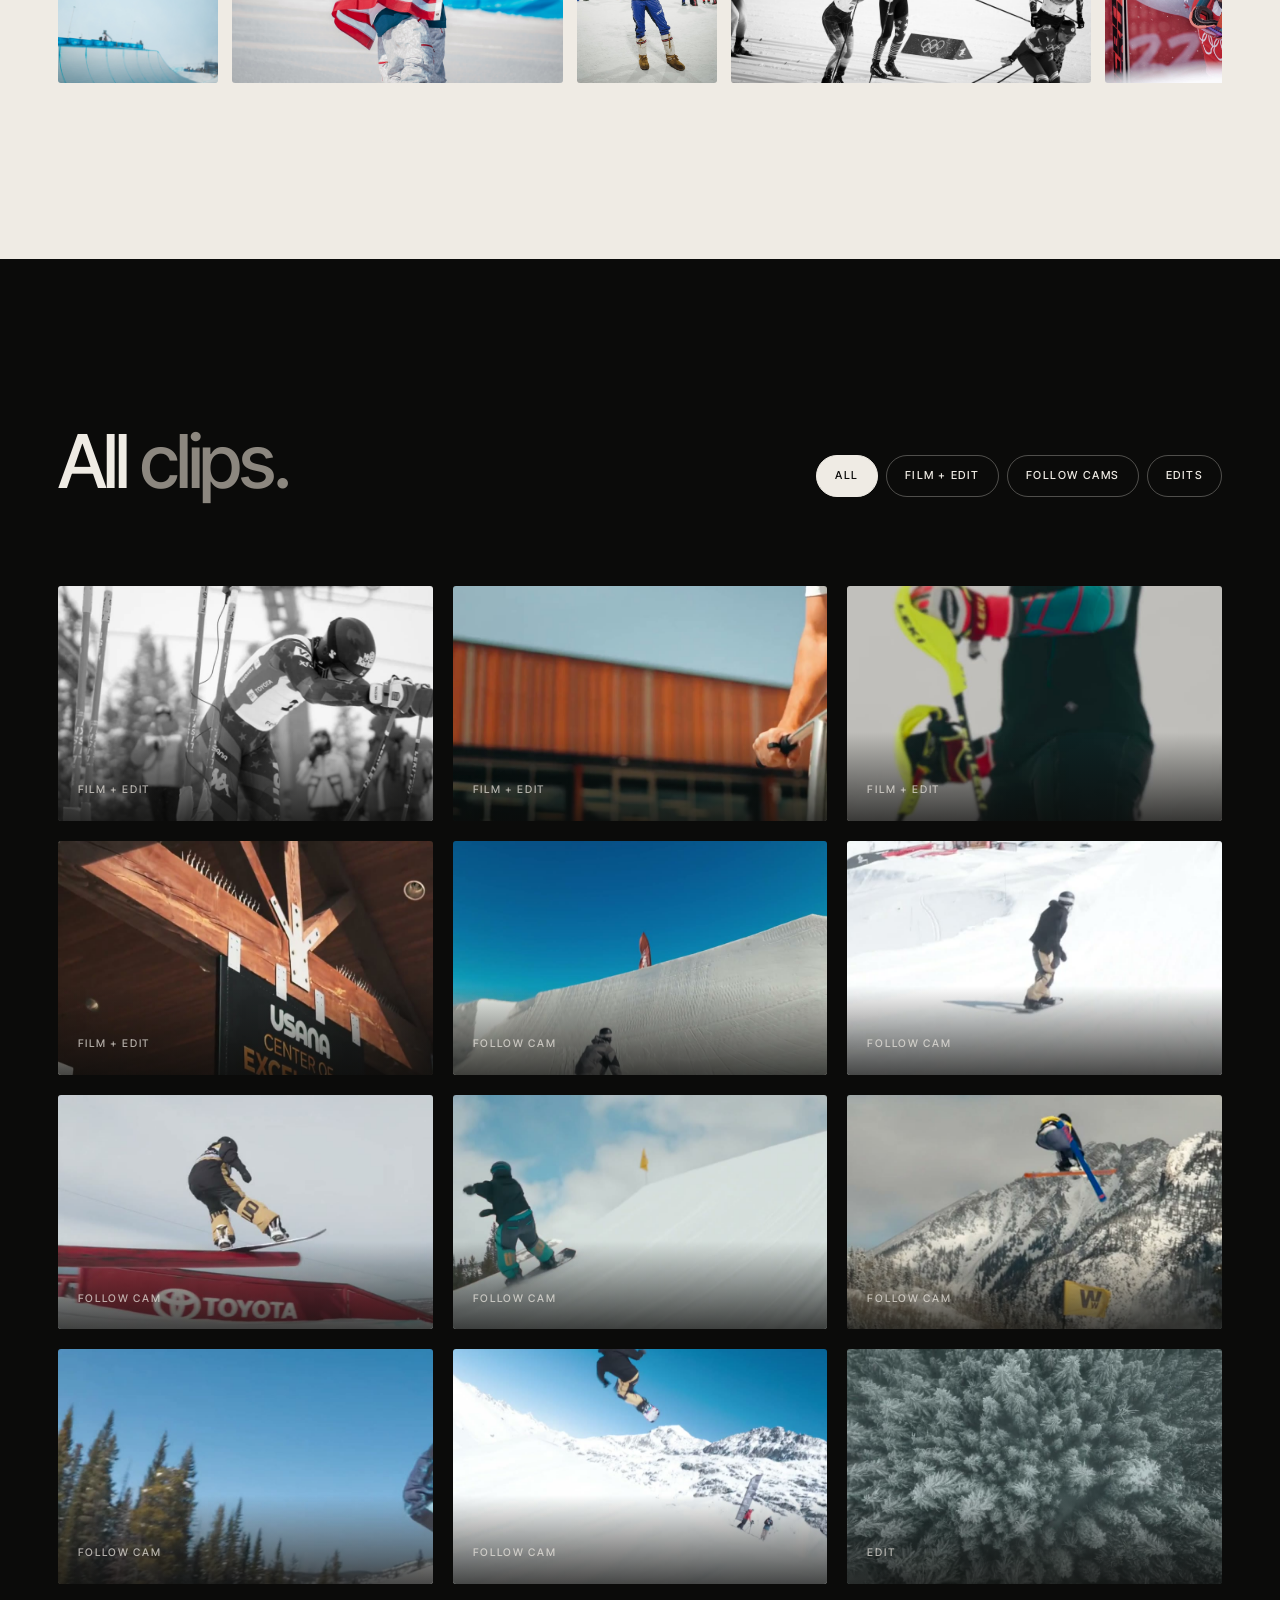
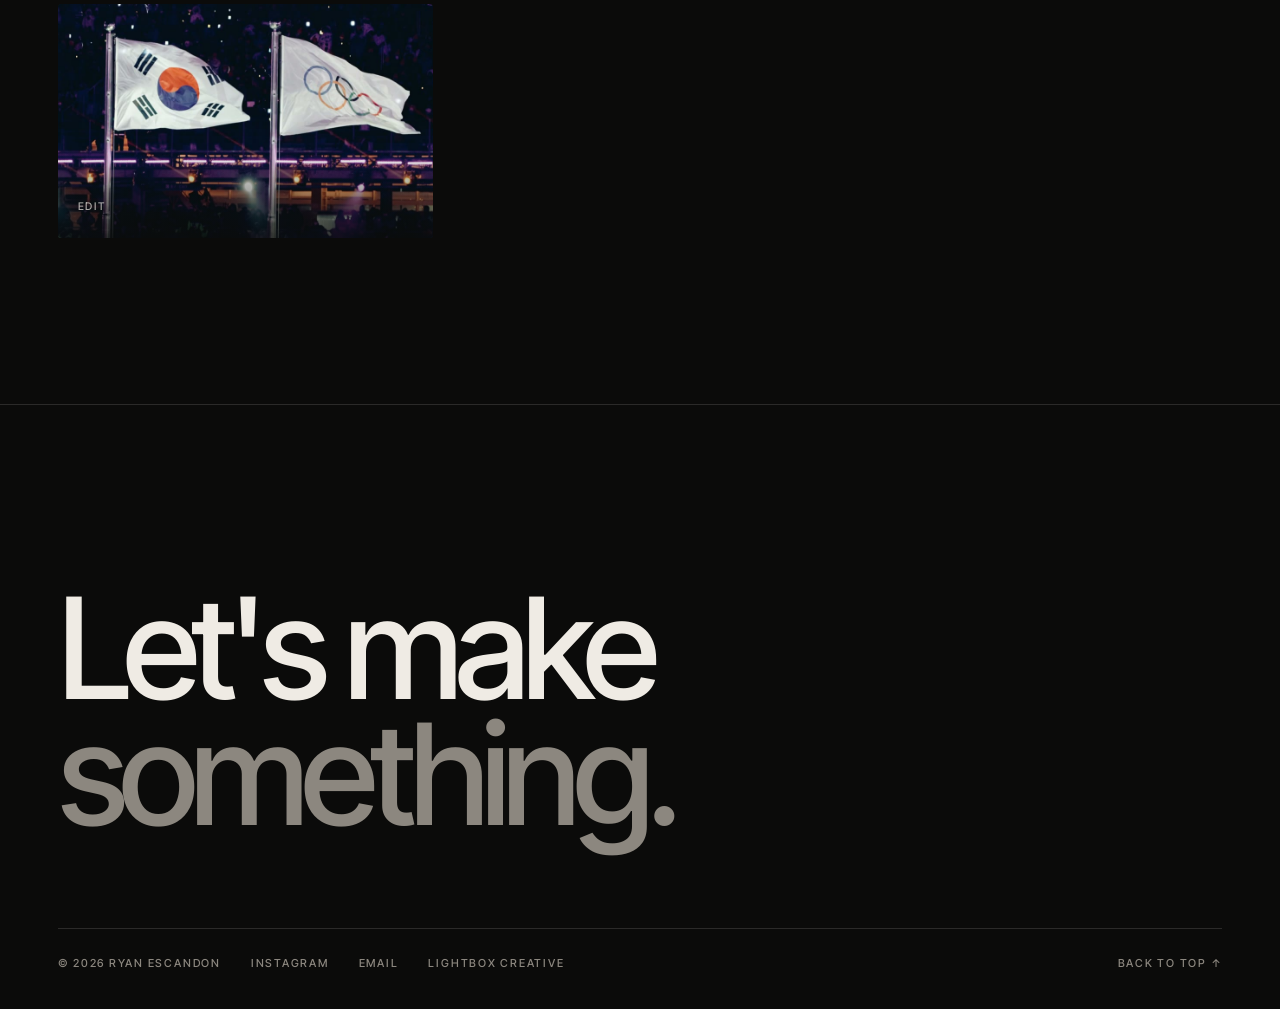
==== commit 29df0abe: "Tighter site: fewer sections, cleaner copy, robots/sitemap/404 Co-Authored-By: Claude Opus 5.5 <nore" ====
--- a/work/index.html
+++ b/work/index.html
@@ -4,14 +4,16 @@
   <meta charset="UTF-8">
   <meta name="viewport" content="width=device-width, initial-scale=1.0">
   <meta name="theme-color" content="#0b0b0a">
-  <title>Work | Ryan Escandon</title>
-  <meta name="description" content="Everything I shoot: brand films, follow cams, World Cup work, and edits.">
+  <title>Archive | Ryan Escandon</title>
+  <meta name="description" content="Archive: follow cams, World Cup and Olympic work, and edits by Ryan Escandon.">
   <link rel="canonical" href="https://ryanesco.com/work/">
-  <meta property="og:title" content="Work | Ryan Escandon">
-  <meta property="og:description" content="Everything I shoot: brand films, follow cams, World Cup work, and edits.">
+  <meta property="og:title" content="Archive | Ryan Escandon">
+  <meta property="og:description" content="Archive: follow cams, World Cup and Olympic work, and edits by Ryan Escandon.">
+  <meta property="og:url" content="https://ryanesco.com/work/">
+  <meta name="twitter:card" content="summary_large_image">
   <meta property="og:type" content="website">
   <meta property="og:image" content="https://ryanesco.com/assets/posters/hero-action.jpg">
-  <link rel="icon" href="data:image/svg+xml,%3Csvg xmlns='http://www.w3.org/2000/svg' viewBox='0 0 100 100'%3E%3Crect width='100' height='100' rx='20' fill='%230b0b0a'/%3E%3Ctext x='50' y='67' font-family='Garamond,Georgia,serif' font-style='italic' font-size='50' fill='%23efebe4' text-anchor='middle'%3ERE%3C/text%3E%3C/svg%3E">
+  <link rel="icon" href="data:image/svg+xml,%3Csvg xmlns='http://www.w3.org/2000/svg' viewBox='0 0 100 100'%3E%3Crect width='100' height='100' rx='20' fill='%230b0b0a'/%3E%3Ctext x='50' y='67' font-family='Helvetica,Arial,sans-serif' font-weight='600' letter-spacing='-3' font-size='46' fill='%23efebe4' text-anchor='middle'%3ERE%3C/text%3E%3C/svg%3E">
   <link rel="preconnect" href="https://fonts.googleapis.com">
   <link rel="preconnect" href="https://fonts.gstatic.com" crossorigin>
   <link href="https://fonts.googleapis.com/css2?family=Inter+Tight:ital,wght@0,300;0,400;0,500;0,600;1,300;1,400&display=swap" rel="stylesheet">
@@ -20,7 +22,6 @@
 <body data-page="work" data-base="../">
   <a class="skip" href="#main">Skip to content</a>
   <div class="cursor" id="cursor" aria-hidden="true"><span>Play</span></div>
-  <div class="hover-vid" id="hoverVid" aria-hidden="true"><video muted loop playsinline preload="none"></video></div>
   <header class="nav nav--solid" id="nav">
     <nav class="nav__side" aria-label="Main">
       <a href="../index.html#work">Work</a>
@@ -39,9 +40,9 @@
   </header>
   <main id="main">
   <section class="page-hero">
-    <p class="eyebrow"><a href="../index.html">← Home</a> &nbsp;·&nbsp; The archive</p>
-    <h1 class="display display--xl">Everything <em>I shoot.</em></h1>
-    <p class="page-hero__sub">Originals, on-assignment work and the archive. For the work I do for brands, see <a href="../index.html#work">selected work</a>.</p>
+    <p class="eyebrow"><a href="../index.html">← Home</a> &nbsp;·&nbsp; Archive</p>
+    <h1 class="display display--xl">The <em>archive.</em></h1>
+    <p class="page-hero__sub">Follow cams, World Cup and Olympic work, and edits. For partnerships and destination films, see <a href="../index.html#work">selected work</a>.</p>
   </section>
   <section class="section" style="padding-top:20px">
     <div class="more" id="moreWork"></div>
@@ -57,14 +58,12 @@
   <section class="section" id="archive">
     <div class="head head--split">
       <div>
-        <p class="eyebrow">The archive</p>
-        <h2 class="display">More <em>work.</em></h2>
+        <h2 class="display">All <em>clips.</em></h2>
       </div>
       <div class="chips" aria-label="Filter work">
         <button class="chip chip--on" data-kind="all" aria-pressed="true">All</button>
-        <button class="chip" data-kind="brand" aria-pressed="false">Filmed &amp; produced</button>
+        <button class="chip" data-kind="brand" aria-pressed="false">Film + edit</button>
         <button class="chip" data-kind="snow" aria-pressed="false">Follow cams</button>
-        <button class="chip" data-kind="athlete" aria-pressed="false">Athletes</button>
         <button class="chip" data-kind="edit" aria-pressed="false">Edits</button>
       </div>
     </div>
--- a/css/style.css
+++ b/css/style.css
@@ -155,32 +155,27 @@
 .marquee__set > a:hover { color: var(--sand); font-style: italic; }
 .marquee__set i { font-style: normal; color: var(--sand); font-size: 14px; }
 
-/* ---------- featured film ---------- */
-.feature { padding: clamp(110px, 14vw, 200px) var(--pad) 0; max-width: var(--max); margin: 0 auto; }
-.feature__head { margin-bottom: 44px; }
-.feature__line { color: var(--stone); margin-top: 20px; font-size: 16px; }
-.feature__frame { position: relative; display: block; width: 100%; aspect-ratio: 16 / 9; overflow: hidden; border-radius: 4px; background: var(--black-2); text-align: left; }
-.feature__frame img, .feature__frame video { position: absolute; inset: 0; width: 100%; height: 100%; object-fit: cover; transition: transform 2s var(--ease), opacity .8s var(--ease); }
-.feature__frame:hover img { transform: scale(1.04); }
-.feature__frame video { opacity: 0; }
-.feature__frame.is-playing video { opacity: 1; }
-.feature__play { position: absolute; left: 32px; bottom: 30px; z-index: 2; display: flex; align-items: center; gap: 16px; font-weight: 500; font-size: 12px; letter-spacing: .18em; text-transform: uppercase; }
-.feature__play i { width: 64px; height: 64px; border-radius: 50%; border: 1px solid rgba(239, 235, 228, .7); position: relative; transition: background .5s var(--ease); }
-.feature__play i::after { content: ""; position: absolute; left: 26px; top: 22px; border-left: 14px solid var(--bone); border-top: 10px solid transparent; border-bottom: 10px solid transparent; transition: border-color .5s; }
-.feature__frame:hover .feature__play i { background: var(--bone); }
-.feature__frame:hover .feature__play i::after { border-left-color: var(--black); }
-.has-cursor .feature__frame, .has-cursor .card, .has-cursor .row { cursor: none; }
+
+
+
+
+
+
+
+
+
+
+
+
+
+.has-cursor .card, .has-cursor .row { cursor: none; }
 
 /* ---------- collage ---------- */
 .collage { position: relative; height: 240vh; margin-top: clamp(80px, 10vw, 140px); }
 .collage__stage { position: sticky; top: 0; height: 100vh; overflow: hidden; display: grid; place-items: center; }
 .collage__items { position: absolute; inset: 0; }
-.collage__item {
-  position: absolute; left: var(--x); top: var(--y); width: var(--w); margin: 0; overflow: hidden; border-radius: 3px;
-  transform: translate3d(0, calc((0.5 - var(--p, 0)) * (60vh + var(--d) * 30vh)), 0) scale(calc(.92 + var(--p, 0) * .12));
-  opacity: calc(.35 + var(--p, 0) * 1.4);
-}
-.collage__item img { width: 100%; height: auto; filter: grayscale(calc(1 - var(--p, 0) * 1.6)); }
+
+
 .collage__title { position: relative; z-index: 2; text-align: center; font-size: clamp(54px, 9vw, 160px); mix-blend-mode: difference; }
 .collage__title span { display: block; opacity: 0; transform: translateY(40px); transition: opacity 1.4s var(--ease), transform 1.4s var(--ease); }
 .collage__title span + span { transition-delay: .15s; }
@@ -214,13 +209,12 @@
 .worklist:hover .row:hover { color: var(--bone); }
 .row:hover .row__title { transform: translateX(18px); font-style: italic; }
 
-/* ---------- lines ---------- */
-.lines { padding: clamp(80px, 12vw, 180px) var(--pad); border-top: 1px solid var(--line-dark); }
-.lines__list { list-style: none; max-width: var(--max); margin: 0 auto; }
-.lines__list li { font-family: var(--serif); font-size: clamp(54px, 10vw, 170px); line-height: 1; color: rgba(239, 235, 228, .12); transition: color .8s var(--ease), transform .8s var(--ease); }
-.lines__list li:nth-child(even) { text-align: right; }
-.lines__list li.lit { color: var(--bone); transform: translateX(1.5vw); }
-.lines__list li:nth-child(even).lit { transform: translateX(-1.5vw); }
+
+
+
+
+
+
 
 /* ---------- services ---------- */
 .services { border-top: 1px solid var(--line-light); }
@@ -269,13 +263,12 @@
 .node__line { color: var(--stone); }
 .node.is-playing .node__line { color: var(--bone); }
 
-/* ---------- access ---------- */
-.access { display: grid; grid-template-columns: 1fr 1fr; gap: clamp(40px, 6vw, 110px); }
-.access__body { color: var(--stone-2); font-size: 18px; margin-top: 28px; max-width: 30em; }
-.access__cols { display: grid; gap: 50px; padding-top: 10px; }
-.names { list-style: none; border-top: 1px solid var(--line-light); }
-.names li { font-family: var(--serif); font-size: clamp(28px, 2.6vw, 42px); padding: 12px 0; border-bottom: 1px solid var(--line-light); transition: padding .6s var(--ease), opacity var(--slow) var(--ease), transform var(--slow) var(--ease); }
-.names li:hover { padding-left: 14px; font-style: italic; }
+
+
+
+
+
+
 
 /* ---------- process ---------- */
 .track { position: relative; }
@@ -287,20 +280,19 @@
 .stepc h3 { font-family: var(--serif); font-weight: 400; font-size: clamp(28px, 2.4vw, 38px); margin: 34px 0 10px; line-height: 1.05; }
 .stepc p { color: var(--stone); font-size: 15.5px; }
 
-/* ---------- originals strip ---------- */
-.strip-nav { display: flex; gap: 10px; }
+
 .round { width: 54px; height: 54px; border-radius: 50%; border: 1px solid rgba(239, 235, 228, .35); transition: background .5s var(--ease), color .5s var(--ease); }
 .round:hover { background: var(--bone); color: var(--black); }
-.strip { display: flex; gap: 20px; overflow-x: auto; scroll-snap-type: x mandatory; padding: 6px var(--pad) 10px; max-width: none; scrollbar-width: none; }
-.strip::-webkit-scrollbar { display: none; }
-.tile { flex: none; height: clamp(320px, 38vw, 560px); scroll-snap-align: start; margin: 0; position: relative; }
-.tile img { height: 100%; width: auto; border-radius: 3px; }
-.tile figcaption, .tile__cap { position: absolute; left: 18px; bottom: 16px; z-index: 3; pointer-events: none; color: var(--bone); text-shadow: 0 1px 12px rgba(0,0,0,.5); }
-.tile--v { aspect-ratio: 4 / 5; }
-.tile--v .card { height: 100%; }
-.tile--end { aspect-ratio: 3 / 4; display: flex; flex-direction: column; justify-content: space-between; padding: 30px; text-decoration: none; border: 1px solid var(--line-dark); border-radius: 3px; font-family: var(--serif); font-size: 40px; line-height: 1.05; transition: background .6s var(--ease), color .6s var(--ease); }
-.tile--end b { font-weight: 400; font-size: 56px; }
-.tile--end:hover { background: var(--bone); color: var(--black); }
+
+
+
+
+
+
+
+
+
+
 
 /* ---------- cards (archive, strip, case pages) ---------- */
 .card { position: relative; overflow: hidden; cursor: pointer; border-radius: 3px; background: var(--black-2); }
@@ -331,13 +323,13 @@
 .about { display: grid; grid-template-columns: 1fr 1.15fr; gap: clamp(40px, 7vw, 120px); align-items: center; }
 .about__text p:not(.eyebrow) { color: var(--stone); font-size: 18px; margin-top: 18px; max-width: 32em; }
 .about__text .display { margin-bottom: 18px; }
-.about__lightbox a { color: var(--bone); text-underline-offset: 4px; }
-.about__photo { position: relative; aspect-ratio: 4 / 5; overflow: hidden; border-radius: 3px; margin: 0; background: var(--black-2); }
-.about__photo img { width: 100%; height: 100%; object-fit: cover; }
-.about__mark { display: none; }
-.about__photo--empty img { display: none; }
-.about__photo--empty { border: 1px solid var(--line-dark); }
-.about__photo--empty .about__mark { display: grid; place-items: center; position: absolute; inset: 0; font-family: var(--serif); font-size: clamp(120px, 16vw, 260px); color: rgba(239, 235, 228, .14); }
+
+
+
+
+
+
+
 
 /* ---------- inquiry ---------- */
 .start { display: grid; grid-template-columns: .9fr 1.2fr; gap: clamp(40px, 6vw, 110px); align-items: start; }
@@ -439,7 +431,7 @@
 @media (max-width: 1100px) {
   .row { grid-template-columns: 44px 1fr 1fr 110px; }
   .row__tag { display: none; }
-  .loop, .access, .faq, .about, .start, .cs__body { grid-template-columns: 1fr; }
+  .loop, .faq, .about, .start, .cs__body { grid-template-columns: 1fr; }
   .svc__grid { grid-template-columns: 1fr; padding-left: 0; }
   .track__steps { grid-template-columns: repeat(3, 1fr); row-gap: 50px; }
   .cs__glance { position: static; }
@@ -447,7 +439,7 @@
   .more .card--portrait, .more .card--tall { grid-column: span 6; }
   .beijing { grid-template-columns: 1fr 1fr; }
   .beijing .photo:first-child { grid-column: span 2; }
-  .about__photo { max-width: 480px; }
+  
 }
 @media (max-width: 760px) {
   body { font-size: 16px; }
@@ -464,7 +456,7 @@
   .row__case { justify-self: start; }
   .worklist:hover .row { color: inherit; }
   .collage { height: 180vh; }
-  .collage__item { width: calc(var(--w) * 1.7); }
+  
   .svc__head { grid-template-columns: 34px 1fr 24px; padding: 28px 0; }
   .svc__pitch { grid-column: 2; grid-row: 2; }
   .svc__plus { grid-column: 3; grid-row: 1; }
@@ -473,7 +465,7 @@
   .track__steps { grid-template-columns: 1fr; gap: 34px; }
   .stepc h3 { margin-top: 10px; }
   .form__row { grid-template-columns: 1fr; }
-  .tile { height: 380px; }
+  
   .more .card--portrait, .more .card--tall { grid-column: span 12; }
   .beijing { grid-template-columns: 1fr; }
   .beijing .photo:first-child { grid-column: auto; }
@@ -481,7 +473,7 @@
   .footer__row { gap: 18px; }
   .footer__row a:last-child { margin-left: 0; }
   .draft-banner { left: 8px; right: 8px; max-width: none; bottom: 8px; font-size: 11.5px; }
-  .head--split .strip-nav { display: none; }
+  
 }
 @media (max-width: 380px) {
   .nav__mark { font-size: 19px; }
@@ -519,10 +511,8 @@
 }
 
 /* ---------- Grotesk headlines (Ryan, 2026-11-20: serifs out) ---------- */
-.display, .hero__title, .collage__title, .footer__big, .lines__list li, .statement__text, .nav__drawer a,
-.row__title, .svc__name, .node__name, .names li, .qa__q, .stepc h3, .card__title, .marquee__set > span, .marquee__set > a,
-.cs__glance dd, .player__caption, .step legend, .svc__price, .tile--end, .nav__mark { font-weight: 500; font-style: normal; }
-.display em, .hero__title em, .collage__title em, .footer__big em, .nav__mark em, .lines__list li em { font-style: normal; }
+.display, .hero__title, .collage__title, .footer__big, .statement__text, .nav__drawer a, .row__title, .svc__name, .node__name, .qa__q, .stepc h3, .card__title, .marquee__set > span, .marquee__set > a, .cs__glance dd, .player__caption, .step legend, .svc__price, .nav__mark { font-weight: 500; font-style: normal; }
+.display em, .hero__title em, .collage__title em, .footer__big em, .nav__mark em { font-style: normal; }
 .display { letter-spacing: -.045em; line-height: .96; font-size: clamp(40px, 5.8vw, 96px); }
 .display--xl { font-size: clamp(52px, 8vw, 132px); }
 .hero__title { letter-spacing: -.055em; line-height: .9; font-size: clamp(58px, 11.5vw, 200px); }
@@ -530,33 +520,165 @@
 .collage__title { letter-spacing: -.05em; font-size: clamp(48px, 8vw, 140px); line-height: .95; }
 .footer__big { letter-spacing: -.055em; font-size: clamp(56px, 11vw, 190px); }
 .statement__text { font-weight: 400; letter-spacing: -.03em; line-height: 1.12; font-size: clamp(30px, 4vw, 66px); }
-.lines__list li { letter-spacing: -.05em; font-size: clamp(50px, 9vw, 150px); }
+
 .row__title { letter-spacing: -.035em; font-size: clamp(30px, 3.4vw, 54px); }
 .row:hover .row__title, .row:focus-within .row__title { font-style: normal; color: var(--bone); }
 .svc__name { letter-spacing: -.035em; font-size: clamp(32px, 3.8vw, 60px); }
 .svc__head:hover .svc__name, .svc--open .svc__name { font-style: normal; }
-.names li, .qa__q, .stepc h3, .node__name { letter-spacing: -.03em; }
-.names li { font-size: clamp(24px, 2.2vw, 34px); }
-.names li:hover { font-style: normal; }
+.qa__q, .stepc h3, .node__name { letter-spacing: -.03em; }
+
+
 .marquee__set > span, .marquee__set > a { letter-spacing: -.035em; font-size: clamp(30px, 3.8vw, 60px); }
 .marquee__set > a:hover { font-style: normal; }
 .nav__mark { font-size: 20px; letter-spacing: -.03em; }
 .nav__mark em { color: rgba(239, 235, 228, .6); }
-.names__detail { display: block; font-weight: 400; font-size: 11px; letter-spacing: .16em; text-transform: uppercase; color: var(--stone-2); margin-top: 6px; }
-.section:not(.section--bone) .names__detail { color: var(--stone); }
-
-.collage__item video { display: block; width: 100%; height: auto; filter: grayscale(calc(1 - var(--p, 0) * 1.6)); }
+
+
+
+
 
 /* ---------- bigger collage + strip (Ryan, 2026-11-20) ---------- */
 .collage { height: 300vh; }
 .collage__title { text-shadow: 0 2px 40px rgba(0, 0, 0, .35); }
-.tile { height: clamp(440px, 52vw, 780px); }
-.tile--v { aspect-ratio: 9 / 16; }
+
+
 @media (max-width: 760px) {
   .collage { height: 230vh; }
-  .collage__item { width: calc(var(--w) * 1.6); }
-  .collage__item:nth-child(4) { top: 20%; }
-  .collage__item:nth-child(5) { top: 64%; left: 70%; }
+  
+  
+  
   .collage__title { mix-blend-mode: normal; text-shadow: 0 2px 24px rgba(0, 0, 0, .85), 0 0 2px rgba(0, 0, 0, .6); }
-  .tile { height: 480px; }
-}
+  
+}
+
+/* ==========================================================
+   PIPE MASTERS BAND (full-bleed background film)
+   ========================================================== */
+/* the whole 16:9 frame shows (Vans logo + title card included): no crop, no zoom; caption sits under the picture */
+.bgfilm { position: relative; background: var(--black); padding-bottom: 104px; }
+.bgfilm__video { display: block; width: min(100%, calc(88vh * 16 / 9)); aspect-ratio: 16 / 9; margin: 0 auto; object-fit: cover; background: var(--black-2); }
+
+.bgfilm__play { position: absolute; inset: 0; width: 100%; display: flex; align-items: flex-end; justify-content: space-between; gap: 20px; padding: 0 var(--pad) 20px; text-align: left; color: var(--bone); }
+.bgfilm__play i { flex: none; width: 64px; height: 64px; border-radius: 50%; border: 1px solid rgba(239, 235, 228, .7); position: relative; transition: background .5s var(--ease); }
+.bgfilm__play i::after { content: ""; position: absolute; left: 26px; top: 22px; border-left: 14px solid var(--bone); border-top: 10px solid transparent; border-bottom: 10px solid transparent; }
+.bgfilm__play:hover i { background: var(--bone); }
+.bgfilm__play:hover i::after { border-left-color: var(--black); }
+.has-cursor .bgfilm__play { cursor: none; }
+
+/* ==========================================================
+   PLAYGROUND (accordion rows of big clips)
+   ========================================================== */
+.pg { padding: clamp(110px, 12vw, 180px) var(--pad) clamp(90px, 10vw, 150px); max-width: var(--max); margin: 0 auto; }
+.pg .head { margin-bottom: 40px; }
+.pg__row { display: flex; gap: 8px; contain: layout paint; }
+.pg__row--pipe { height: clamp(380px, 64vh, 720px); }
+.pg__row--cams { --rowh: clamp(440px, 72vh, 780px); height: var(--rowh); }
+.pg__p { position: relative; overflow: hidden; border-radius: 3px; background: var(--black-2); flex: 1 1 0; min-width: 0; padding: 0; border: 0; text-align: left;
+  filter: grayscale(1) brightness(.62); transition: flex-grow .9s var(--ease), flex-basis .9s var(--ease), filter .9s var(--ease); }
+.pg__p img, .pg__p video { position: absolute; inset: 0; width: 100%; height: 100%; object-fit: cover; }
+.pg__p video { opacity: 0; transition: opacity .6s var(--ease); }
+.pg__p.is-playing video { opacity: 1; }
+.pg__p.is-on { filter: none; }
+.pg__p:hover:not(.is-on) { filter: grayscale(.4) brightness(.8); }
+.pg__row--pipe .pg__p.is-on { flex-grow: 6; }
+.pg__row--cams .pg__p { min-width: 3vw; }
+.pg__row--cams .pg__p.is-on { flex: 0 0 calc(var(--rowh) * var(--arn)); }
+
+
+.pg__lab { position: absolute; left: 16px; top: 16px; z-index: 2; color: var(--bone); white-space: nowrap; text-shadow: 0 1px 10px rgba(0,0,0,.5); transition: transform .9s var(--ease); }
+.pg__row--pipe .pg__p:not(.is-on) .pg__lab, .pg__row--cams .pg__p:not(.is-on) .pg__lab { transform: rotate(90deg) translateY(-100%); transform-origin: 0 0; left: 16px; }
+.chip-play { position: absolute; right: 18px; bottom: 18px; z-index: 2; display: flex; align-items: center; gap: 12px; color: var(--bone); opacity: 0; transition: opacity .4s; }
+.chip-play i { width: 44px; height: 44px; border-radius: 50%; border: 1px solid rgba(239,235,228,.7); position: relative; }
+.chip-play i::after { content: ""; position: absolute; left: 17px; top: 14px; border-left: 11px solid var(--bone); border-top: 8px solid transparent; border-bottom: 8px solid transparent; }
+.pg__p.is-on .chip-play { opacity: 1; transition-delay: .4s; }
+.has-cursor .pg__p { cursor: none; }
+.pg__meta { display: flex; justify-content: space-between; gap: 20px; margin-top: 16px; color: var(--stone); }
+.pg__count b { display: inline-block; color: var(--bone); font-weight: 500; }
+.pg__count b.roll { animation: rise .6s var(--ease); }
+.pg__sub { font-family: var(--serif); font-weight: 500; letter-spacing: -.04em; line-height: 1; font-size: clamp(28px, 3.6vw, 64px); margin: 90px 0 28px; }
+.pg__sub em { font-style: normal; color: var(--stone); }
+.pg__hint { margin-top: 18px; color: var(--stone); }
+
+/* ==========================================================
+   BURST ("Where the riding is real.")
+   ========================================================== */
+.ctile { position: absolute; left: 50%; top: 50%; width: calc(var(--w) * 1vw); aspect-ratio: var(--ar); z-index: 1; opacity: var(--o, 0);
+  transform: translate3d(calc(-50% + var(--b, 0) * var(--x) * var(--k, 1) * 1vw), calc(-50% + var(--b, 0) * var(--y) * var(--k, 1) * 1vh), 0)
+             rotate(calc((1 - var(--b, 0)) * var(--r) * 1deg)) scale(calc(.32 + .68 * var(--b, 0))); }
+.collage { --k: 1; }
+.ctile__card { position: relative; width: 100%; height: 100%; overflow: hidden; border-radius: 3px; background: var(--black-2); transition: transform .6s var(--ease); }
+.ctile__card:hover { transform: scale(1.04); }
+.ctile__card video, .ctile__front { position: absolute; inset: 0; width: 100%; height: 100%; object-fit: cover; }
+.ctile__card video { opacity: 0; transition: opacity .6s var(--ease); }
+.ctile__card.is-playing video { opacity: 1; }
+.ctile__front { filter: grayscale(calc(1 - var(--b, 0))); clip-path: inset(0 0 0 0); transition: clip-path 1.1s var(--ease); }
+.ctile.is-live .ctile__card.is-playing .ctile__front { clip-path: inset(0 0 100% 0); }
+.has-cursor .ctile__card { cursor: none; }
+.collage__title { z-index: 3; pointer-events: none; }
+.collage__title.is-out span, .collage__title.is-out em { color: transparent; -webkit-text-stroke: 1px var(--bone); transition: color .6s var(--ease); }
+.collage__hint, .collage__chip { position: absolute; z-index: 3; color: var(--stone); opacity: 0; transition: opacity .8s var(--ease); pointer-events: none; }
+.collage__hint { left: 50%; top: calc(50% + clamp(70px, 9vw, 150px)); transform: translateX(-50%); }
+.collage__chip { left: var(--pad); bottom: 28px; }
+.collage.burst-done .collage__hint, .collage.burst-done .collage__chip { opacity: 1; }
+
+/* photo view */
+.photobox { position: fixed; inset: 0; z-index: 200; display: grid; place-items: center; align-content: center; padding: 24px; background: rgba(11, 11, 10, .96);
+  opacity: 0; visibility: hidden; pointer-events: none; transition: opacity .6s var(--ease), visibility 0s .6s; }
+.photobox.player--open { opacity: 1; visibility: visible; pointer-events: auto; transition: opacity .6s var(--ease); }
+.photobox img { max-width: min(1400px, 100%); max-height: 80vh; border-radius: 3px; transform: scale(.96); transition: transform .9s var(--ease); }
+.photobox.player--open img { transform: none; }
+.photobox .player__close { position: static; justify-self: end; margin-bottom: 14px; }
+
+@media (max-width: 760px) {
+  .bgfilm { padding-bottom: 84px; }
+  .bgfilm__play { padding-bottom: 16px; }
+  .bgfilm__play i { width: 52px; height: 52px; }
+  .bgfilm__play i::after { left: 20px; top: 16px; }
+  .pg__row--pipe { flex-direction: column; height: 76svh; gap: 6px; }
+  .pg__row--pipe .pg__p.is-on { flex-grow: 8; }
+  .pg__row--pipe .pg__p:not(.is-on) .pg__lab { transform: none; }
+  
+  .pg__row--cams { height: auto; overflow-x: auto; scroll-snap-type: x mandatory; overscroll-behavior-x: contain; scrollbar-width: none; padding-inline: 8vw; gap: 10px; margin-inline: calc(-1 * var(--pad)); contain: none; }
+  .pg__row--cams::-webkit-scrollbar { display: none; }
+  .pg__row--cams .pg__p, .pg__row--cams .pg__p.is-on { --h: min(108vw, 64svh); flex: 0 0 auto; height: var(--h); width: min(calc(var(--h) * var(--arn)), 84vw); scroll-snap-align: center; min-width: 0;
+    transform: scale(.9); opacity: .55; transition: transform .7s var(--ease), opacity .7s, filter .7s; }
+  .pg__row--cams .pg__p.is-on { transform: none; opacity: 1; }
+  .pg__row--cams .pg__p:not(.is-on) .pg__lab { transform: none; }
+  .pg__sub { margin-top: 64px; }
+  .ctile { width: calc(var(--wm) * 1vw);
+    transform: translate3d(calc(-50% + var(--b, 0) * var(--xm) * var(--k, 1) * 1vw), calc(-50% + var(--b, 0) * var(--ym) * var(--k, 1) * 1svh), 0)
+               rotate(calc((1 - var(--b, 0)) * var(--r) * 1deg)) scale(calc(.32 + .68 * var(--b, 0))); }
+  .ctile[data-m="none"] { display: none; }
+  .collage__title { font-size: 15vw; }
+}
+@media (prefers-reduced-motion: reduce) {
+  .pg__p, .chip-play { transition: none !important; }
+  .collage__items { position: static; display: grid !important; grid-template-columns: repeat(3, 1fr); gap: 8px; margin-top: 40px; }
+  .ctile { position: static; width: auto; transform: none !important; opacity: 1 !important; }
+  .ctile__front { filter: none; }
+  .collage__stage { display: block; padding: 100px var(--pad); }
+  .bgfilm__video { transform: none; }
+}
+@media (prefers-reduced-motion: reduce) and (max-width: 760px) {
+  .collage__items { grid-template-columns: repeat(2, 1fr); }
+  .ctile[data-m="none"] { display: block; }
+}
+
+/* ==========================================================
+   CLEANUP 2026-11-20: headline wrapping, about without photo, small fixes
+   ========================================================== */
+.display, .hero__title, .collage__title, .pg__sub, .node__name, .stepc h3, .card__title, .qa__q { text-wrap: balance; }
+.page-hero__sub, .about__text p, .loop__copy p, .stepc p, .node__line { text-wrap: pretty; }
+.about--solo { grid-template-columns: 1fr; }
+.about--solo .about__text { max-width: 760px; }
+.btn--outline-dark { background: transparent; color: var(--black); border-color: var(--black); }
+.btn--outline-dark:hover { background: var(--black); color: var(--bone); }
+body[data-page="case"] .footer__big { display: none; }
+.has-cursor .card, .has-cursor .row { cursor: none; }
+@media (max-width: 760px) {
+  .collage__hint { display: none; }
+  .node { grid-template-columns: 32px 1fr; column-gap: 12px; padding: 24px 20px; }
+}
+.about__photo { position: relative; aspect-ratio: 4 / 5; overflow: hidden; border-radius: 3px; margin: 0; background: var(--black-2); }
+.about__photo img { width: 100%; height: 100%; object-fit: cover; }
+@media (max-width: 1100px) { .about__photo { max-width: 480px; } }
